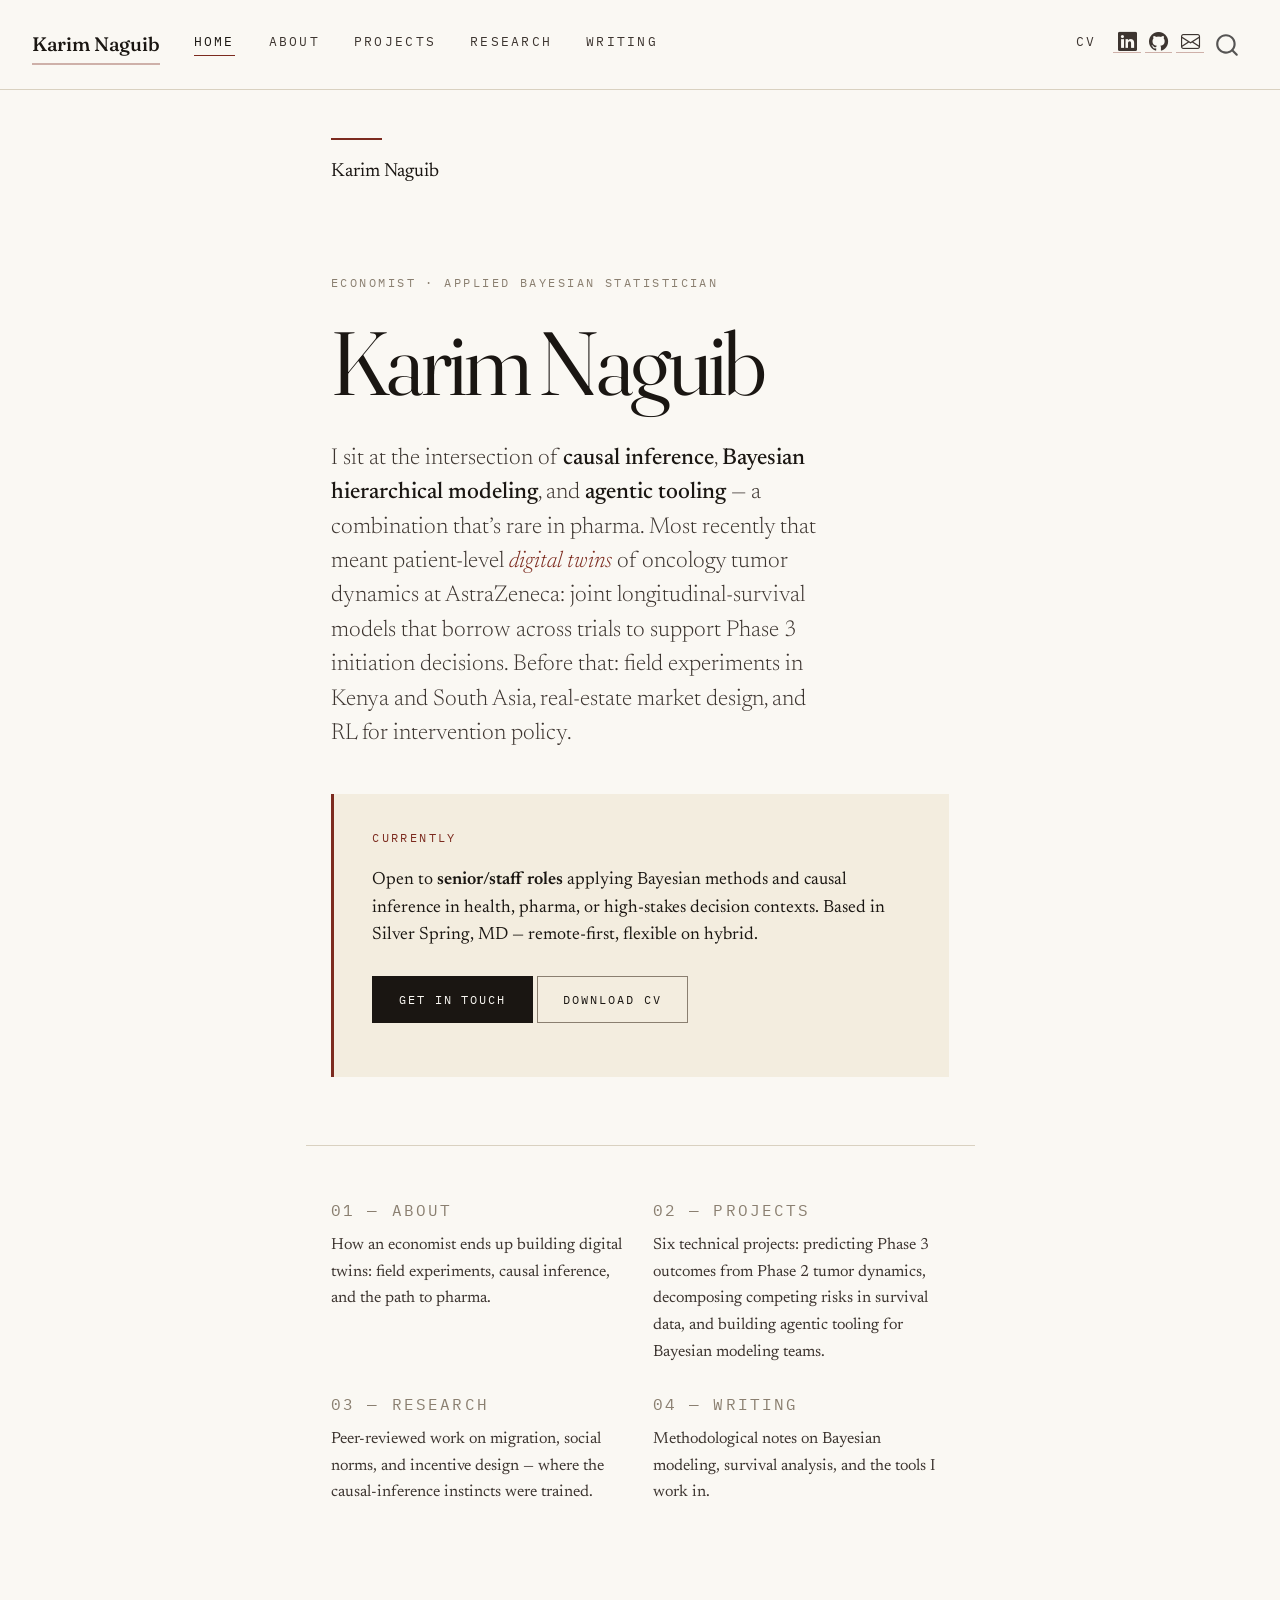
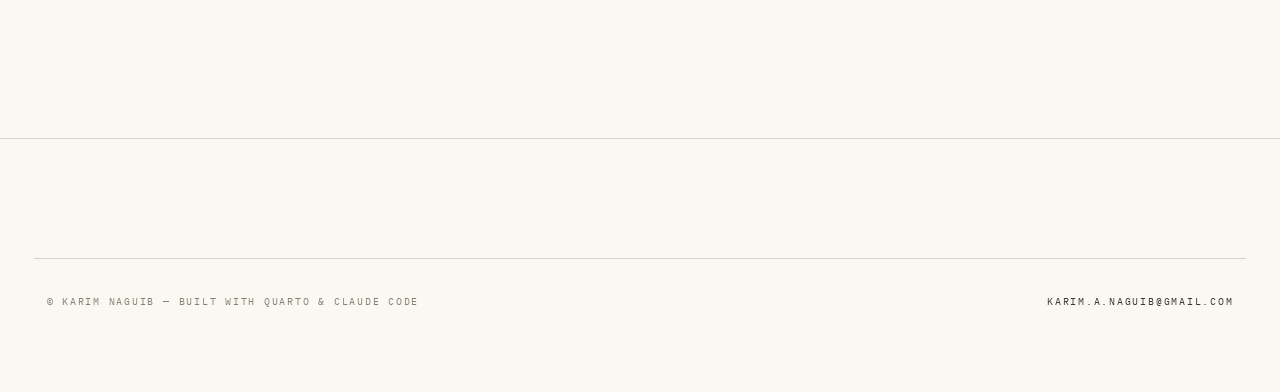
==== docs/index.html @ 7c2fafac "Point site canonical URLs at karimn.co custom domain DNS and the GitHub Pages custom domain were alr" ====
<!DOCTYPE html>
<html xmlns="http://www.w3.org/1999/xhtml" lang="en" xml:lang="en"><head>

<meta charset="utf-8">
<meta name="generator" content="quarto-1.10.18">

<meta name="viewport" content="width=device-width, initial-scale=1.0, user-scalable=yes">

<meta name="author" content="Karim Naguib">
<meta name="description" content="Economist and applied Bayesian statistician. Digital-twin oncology tumor dynamics, most recently at AstraZeneca; prior work in development economics, real-estate market design, and reinforcement learning.">

<title>Karim Naguib</title>
<style>
/* Default styles provided by pandoc.
** See https://pandoc.org/MANUAL.html#variables-for-html for config info.
*/
span.smallcaps{font-variant: small-caps;}
div.columns{display: flex; gap: 1.5em;}
div.column{flex: auto;}
@media screen {
div.columns{gap: min(4vw, 1.5em);}
div.column{overflow-x: auto;}
}
div.hanging-indent{margin-left: 1.5em; text-indent: -1.5em;}
ul.task-list{list-style: none;}
ul.task-list li input[type="checkbox"] {
  width: 0.8em;
  margin: 0 0.8em 0.2em -1em; /* quarto-specific, see https://github.com/quarto-dev/quarto-cli/issues/4556 */ 
  vertical-align: middle;
}
</style>


<script src="site_libs/quarto-nav/quarto-nav.js"></script>
<script src="site_libs/clipboard/clipboard.min.js"></script>
<script src="site_libs/quarto-search/autocomplete.umd.js"></script>
<script src="site_libs/quarto-search/fuse.min.js"></script>
<script src="site_libs/quarto-search/quarto-search.js"></script>
<meta name="quarto:offset" content="./">
<script src="site_libs/quarto-html/quarto.js" type="module"></script>
<script src="site_libs/quarto-html/tabsets/tabsets.js" type="module"></script>
<script src="site_libs/quarto-html/popper.min.js"></script>
<script src="site_libs/quarto-html/tippy.umd.min.js"></script>
<link href="site_libs/quarto-html/tippy.css" rel="stylesheet">
<link href="site_libs/quarto-html/quarto-syntax-highlighting-18541f3eff00accb5677092917291dfc.css" rel="stylesheet" id="quarto-text-highlighting-styles">
<script src="site_libs/bootstrap/bootstrap.min.js"></script>
<link href="site_libs/bootstrap/bootstrap-icons.css" rel="stylesheet">
<link href="site_libs/bootstrap/bootstrap-15110b5557cc9cbaf354ed0943f62b8c.min.css" rel="stylesheet" append-hash="true" id="quarto-bootstrap" data-mode="light">
<script id="quarto-search-options" type="application/json">{
  "location": "navbar",
  "copy-button": false,
  "collapse-after": 3,
  "panel-placement": "end",
  "type": "overlay",
  "limit": 50,
  "keyboard-shortcut": [
    "f",
    "/",
    "s"
  ],
  "show-item-context": false,
  "language": {
    "search-no-results-text": "No results",
    "search-matching-documents-text": "matching documents",
    "search-copy-link-title": "Copy link to search",
    "search-hide-matches-text": "Hide additional matches",
    "search-more-match-text": "more match in this document",
    "search-more-matches-text": "more matches in this document",
    "search-clear-button-title": "Clear",
    "search-text-placeholder": "",
    "search-detached-cancel-button-title": "Cancel",
    "search-submit-button-title": "Submit",
    "search-label": "Search"
  }
}</script>
<script data-goatcounter="https://karimn.goatcounter.com/count" async="" src="//gc.zgo.at/count.js"></script>


<link rel="stylesheet" href="styles.css">
<meta property="og:title" content="Karim Naguib">
<meta property="og:description" content="Economist and applied Bayesian statistician. Digital-twin oncology tumor dynamics, most recently at AstraZeneca; prior work in development economics, real-estate market design, and reinforcement learning.">
<meta property="og:image" content="https://karimn.co/og-image.png">
<meta property="og:site_name" content="Karim Naguib">
<meta property="og:image:height" content="630">
<meta property="og:image:width" content="1200">
</head>

<body class="nav-fixed fullcontent quarto-light">

<div id="quarto-search-results"></div>
  <header id="quarto-header" class="headroom fixed-top">
    <nav class="navbar navbar-expand-lg " data-bs-theme="dark">
      <div class="navbar-container container-fluid">
      <div class="navbar-brand-container mx-auto">
    <a class="navbar-brand" href="./index.html">
    <span class="navbar-title">Karim Naguib</span>
    </a>
  </div>
            <div id="quarto-search" class="" title="Search"></div>
          <button class="navbar-toggler" type="button" data-bs-toggle="collapse" data-bs-target="#navbarCollapse" aria-controls="navbarCollapse" role="menu" aria-expanded="false" aria-label="Toggle navigation" onclick="if (window.quartoToggleHeadroom) { window.quartoToggleHeadroom(); }">
  <span class="navbar-toggler-icon"></span>
</button>
          <div class="collapse navbar-collapse" id="navbarCollapse">
            <ul class="navbar-nav navbar-nav-scroll me-auto">
  <li class="nav-item">
    <a class="nav-link active" href="./index.html" aria-current="page"> 
<span class="menu-text">Home</span></a>
  </li>  
  <li class="nav-item">
    <a class="nav-link" href="./about.html"> 
<span class="menu-text">About</span></a>
  </li>  
  <li class="nav-item">
    <a class="nav-link" href="./projects.html"> 
<span class="menu-text">Projects</span></a>
  </li>  
  <li class="nav-item">
    <a class="nav-link" href="./research.html"> 
<span class="menu-text">Research</span></a>
  </li>  
  <li class="nav-item">
    <a class="nav-link" href="./writing/index.html"> 
<span class="menu-text">Writing</span></a>
  </li>  
</ul>
            <ul class="navbar-nav navbar-nav-scroll ms-auto">
  <li class="nav-item">
    <a class="nav-link" href="./cv.pdf"> 
<span class="menu-text">CV</span></a>
  </li>  
</ul>
          </div> <!-- /navcollapse -->
            <div class="quarto-navbar-tools tools-wide">
    <a href="https://www.linkedin.com/in/karnag" title="" class="quarto-navigation-tool px-1" aria-label=""><i class="bi bi-linkedin"></i></a>
    <a href="https://www.github.com/karimn" title="" class="quarto-navigation-tool px-1" aria-label=""><i class="bi bi-github"></i></a>
    <a href="mailto:karim.a.naguib@gmail.com" title="" class="quarto-navigation-tool px-1" aria-label=""><i class="bi bi-envelope"></i></a>
</div>
      </div> <!-- /container-fluid -->
    </nav>
</header>
<!-- content -->
<div id="quarto-content" class="quarto-container page-columns page-rows-contents page-layout-article page-navbar">
<!-- sidebar -->
<!-- margin-sidebar -->
    
<!-- main -->
<main class="content" id="quarto-document-content"><header id="title-block-header" class="quarto-title-block"></header>

<header id="title-block-header">

<p class="author">Karim Naguib</p>

</header>


<script type="application/ld+json">
{
  "@context": "https://schema.org",
  "@type": "Person",
  "name": "Karim Naguib",
  "url": "https://karimn.co",
  "email": "mailto:karim.a.naguib@gmail.com",
  "jobTitle": "Independent Researcher / Consultant",
  "description": "Economist and applied Bayesian statistician specializing in hierarchical models for longitudinal and survival data. Most recently built patient-level digital-twin models of oncology tumor dynamics at AstraZeneca. Open to senior/staff roles applying Bayesian methods and causal inference in health, pharma, or high-stakes decision contexts.",
  "address": {
    "@type": "PostalAddress",
    "addressLocality": "Silver Spring",
    "addressRegion": "MD",
    "addressCountry": "US"
  },
  "workLocation": {
    "@type": "Place",
    "name": "Remote-first; open to hybrid"
  },
  "seeks": {
    "@type": "JobPosting",
    "title": "Senior / Staff Data Scientist or Biostatistician",
    "description": "Applying Bayesian methods and causal inference in health, pharma, biotech, or high-stakes decision contexts."
  },
  "alumniOf": [
    {
      "@type": "Organization",
      "name": "AstraZeneca",
      "description": "Senior Data Scientist, 2023–2026"
    },
    {
      "@type": "CollegeOrUniversity",
      "name": "Boston University",
      "description": "Ph.D. in Economics, 2014"
    },
    {
      "@type": "CollegeOrUniversity",
      "name": "The American University in Cairo",
      "description": "B.S. in Computer Science (Minor: Mathematics), 1999"
    }
  ],
  "knowsAbout": [
    "Bayesian hierarchical modeling",
    "State-space and longitudinal models",
    "Multistate survival analysis and competing risks",
    "Joint longitudinal-survival (digital twin) models",
    "Cross-validation and predictive assessment (LFO-CV, PSIS-LOO)",
    "MCMC diagnostics and prior sensitivity",
    "Causal inference and randomized experiment design",
    "Gaussian processes",
    "Deep reinforcement learning",
    "Reinforcement learning for intervention policy",
    "Oncology clinical trial analytics",
    "Drug development",
    "Real-world evidence integration",
    "Pharmaceutical statistics",
    "Development economics",
    "Health economics",
    "Experimental economics",
    "Field experiments",
    "Stan",
    "R",
    "Julia",
    "Agentic workflows for statistical modeling"
  ],
  "sameAs": [
    "https://github.com/karimn",
    "https://www.linkedin.com/in/karnag"
  ]
}
</script>
<div class="masthead">
<div class="masthead-eyebrow">
<p>Economist · Applied Bayesian Statistician</p>
</div>
<section id="karim-naguib" class="level1">
<h1>Karim Naguib</h1>
<div class="masthead-lede">
<p>I sit at the intersection of <strong>causal inference</strong>, <strong>Bayesian hierarchical modeling</strong>, and <strong>agentic tooling</strong> — a combination that’s rare in pharma. Most recently that meant patient-level <em>digital twins</em> of oncology tumor dynamics at AstraZeneca: joint longitudinal-survival models that borrow across trials to support Phase 3 initiation decisions. Before that: field experiments in Kenya and South Asia, real-estate market design, and RL for intervention policy.</p>
</div>
<div class="availability">
<div class="availability-label">
<p>Currently</p>
</div>
<div class="availability-text">
<p>Open to <strong>senior/staff roles</strong> applying Bayesian methods and causal inference in health, pharma, or high-stakes decision contexts. Based in Silver Spring, MD — remote-first, flexible on hybrid.</p>
</div>
<div class="availability-cta">
<p><a href="mailto:karim.a.naguib@gmail.com" class="btn">Get in touch</a> <a href="cv.pdf" class="btn btn-ghost">Download CV</a></p>
</div>
</div>
</section>
</div>
<div class="signposts">
<div class="signpost">
<div class="signpost-label">
<p><a href="./about.html">01 — About</a></p>
</div>
<p>How an economist ends up building digital twins: field experiments, causal inference, and the path to pharma.</p>
</div>
<div class="signpost">
<div class="signpost-label">
<p><a href="./projects.html">02 — Projects</a></p>
</div>
<p>Six technical projects: predicting Phase 3 outcomes from Phase 2 tumor dynamics, decomposing competing risks in survival data, and building agentic tooling for Bayesian modeling teams.</p>
</div>
<div class="signpost">
<div class="signpost-label">
<p><a href="./research.html">03 — Research</a></p>
</div>
<p>Peer-reviewed work on migration, social norms, and incentive design — where the causal-inference instincts were trained.</p>
</div>
<div class="signpost">
<div class="signpost-label">
<p><a href="./writing/index.html">04 — Writing</a></p>
</div>
<p>Methodological notes on Bayesian modeling, survival analysis, and the tools I work in.</p>
</div>
</div>



</main> <!-- /main -->
<script id="quarto-html-after-body" type="application/javascript">
  window.document.addEventListener("DOMContentLoaded", function (event) {
    const isCodeAnnotation = (el) => {
      for (const clz of el.classList) {
        if (clz.startsWith('code-annotation-')) {                     
          return true;
        }
      }
      return false;
    }
    const onCopySuccess = function(e) {
      // button target
      const button = e.trigger;
      // don't keep focus
      button.blur();
      // flash "checked"
      button.classList.add('code-copy-button-checked');
      var currentTitle = button.getAttribute("title");
      button.setAttribute("title", "Copied!");
      let tooltip;
      if (window.bootstrap) {
        button.setAttribute("data-bs-toggle", "tooltip");
        button.setAttribute("data-bs-placement", "left");
        button.setAttribute("data-bs-title", "Copied!");
        tooltip = new bootstrap.Tooltip(button, 
          { trigger: "manual", 
            customClass: "code-copy-button-tooltip",
            offset: [0, -8]});
        tooltip.show();    
      }
      setTimeout(function() {
        if (tooltip) {
          tooltip.hide();
          button.removeAttribute("data-bs-title");
          button.removeAttribute("data-bs-toggle");
          button.removeAttribute("data-bs-placement");
        }
        button.setAttribute("title", currentTitle);
        button.classList.remove('code-copy-button-checked');
      }, 1000);
      // clear code selection
      e.clearSelection();
    }
    const getTextToCopy = function(trigger) {
      const outerScaffold = trigger.parentElement.cloneNode(true);
      const codeEl = outerScaffold.querySelector('code');
      for (const childEl of codeEl.children) {
        if (isCodeAnnotation(childEl)) {
          childEl.remove();
        }
      }
      return codeEl.innerText;
    }
    const clipboard = new window.ClipboardJS('.code-copy-button:not([data-in-quarto-modal])', {
      text: getTextToCopy
    });
    clipboard.on('success', onCopySuccess);
    if (window.document.getElementById('quarto-embedded-source-code-modal')) {
      const clipboardModal = new window.ClipboardJS('.code-copy-button[data-in-quarto-modal]', {
        text: getTextToCopy,
        container: window.document.getElementById('quarto-embedded-source-code-modal')
      });
      clipboardModal.on('success', onCopySuccess);
    }
      var localhostRegex = new RegExp(/^(?:http|https):\/\/localhost\:?[0-9]*\//);
      var mailtoRegex = new RegExp(/^mailto:/);
        var filterRegex = new RegExp("https:\/\/karimn\.co");
      var isInternal = (href) => {
          return filterRegex.test(href) || localhostRegex.test(href) || mailtoRegex.test(href);
      }
      // Inspect non-navigation links and adorn them if external
     var links = window.document.querySelectorAll('a[href]:not(.nav-link):not(.navbar-brand):not(.toc-action):not(.sidebar-link):not(.sidebar-item-toggle):not(.pagination-link):not(.no-external):not([aria-hidden]):not(.dropdown-item):not(.quarto-navigation-tool):not(.about-link)');
      for (var i=0; i<links.length; i++) {
        const link = links[i];
        if (!isInternal(link.href)) {
          // undo the damage that might have been done by quarto-nav.js in the case of
          // links that we want to consider external
          if (link.dataset.originalHref !== undefined) {
            link.href = link.dataset.originalHref;
          }
        }
      }
    function tippyHover(el, contentFn, onTriggerFn, onUntriggerFn) {
      const config = {
        allowHTML: true,
        maxWidth: 500,
        delay: 100,
        arrow: false,
        appendTo: function(el) {
            return el.parentElement;
        },
        interactive: true,
        interactiveBorder: 10,
        theme: 'quarto',
        placement: 'bottom-start',
      };
      if (contentFn) {
        config.content = contentFn;
      }
      if (onTriggerFn) {
        config.onTrigger = onTriggerFn;
      }
      if (onUntriggerFn) {
        config.onUntrigger = onUntriggerFn;
      }
      window.tippy(el, config); 
    }
    const noterefs = window.document.querySelectorAll('a[role="doc-noteref"]');
    for (var i=0; i<noterefs.length; i++) {
      const ref = noterefs[i];
      tippyHover(ref, function() {
        // use id or data attribute instead here
        let href = ref.getAttribute('data-footnote-href') || ref.getAttribute('href');
        try { href = new URL(href).hash; } catch {}
        const id = href.replace(/^#\/?/, "");
        const note = window.document.getElementById(id);
        if (note) {
          return note.innerHTML;
        } else {
          return "";
        }
      });
    }
    const xrefs = window.document.querySelectorAll('a.quarto-xref');
    const processXRef = (id, note) => {
      // Strip column container classes
      const stripColumnClz = (el) => {
        el.classList.remove("page-full", "page-columns");
        if (el.children) {
          for (const child of el.children) {
            stripColumnClz(child);
          }
        }
      }
      stripColumnClz(note)
      if (id === null || id.startsWith('sec-')) {
        // Special case sections, only their first couple elements
        const container = document.createElement("div");
        if (note.children && note.children.length > 2) {
          container.appendChild(note.children[0].cloneNode(true));
          for (let i = 1; i < note.children.length; i++) {
            const child = note.children[i];
            if (child.tagName === "P" && child.innerText === "") {
              continue;
            } else {
              container.appendChild(child.cloneNode(true));
              break;
            }
          }
          if (window.Quarto?.typesetMath) {
            window.Quarto.typesetMath(container);
          }
          return container.innerHTML
        } else {
          if (window.Quarto?.typesetMath) {
            window.Quarto.typesetMath(note);
          }
          return note.innerHTML;
        }
      } else {
        // Remove any anchor links if they are present
        const anchorLink = note.querySelector('a.anchorjs-link');
        if (anchorLink) {
          anchorLink.remove();
        }
        if (window.Quarto?.typesetMath) {
          window.Quarto.typesetMath(note);
        }
        if (note.classList.contains("callout")) {
          return note.outerHTML;
        } else {
          return note.innerHTML;
        }
      }
    }
    for (var i=0; i<xrefs.length; i++) {
      const xref = xrefs[i];
      tippyHover(xref, undefined, function(instance) {
        instance.disable();
        let url = xref.getAttribute('href');
        let hash = undefined; 
        if (url.startsWith('#')) {
          hash = url;
        } else {
          try { hash = new URL(url).hash; } catch {}
        }
        if (hash) {
          const id = hash.replace(/^#\/?/, "");
          const note = window.document.getElementById(id);
          if (note !== null) {
            try {
              const html = processXRef(id, note.cloneNode(true));
              instance.setContent(html);
            } finally {
              instance.enable();
              instance.show();
            }
          } else {
            // See if we can fetch this
            fetch(url.split('#')[0])
            .then(res => res.text())
            .then(html => {
              const parser = new DOMParser();
              const htmlDoc = parser.parseFromString(html, "text/html");
              const note = htmlDoc.getElementById(id);
              if (note !== null) {
                const html = processXRef(id, note);
                instance.setContent(html);
              } 
            }).finally(() => {
              instance.enable();
              instance.show();
            });
          }
        } else {
          // See if we can fetch a full url (with no hash to target)
          // This is a special case and we should probably do some content thinning / targeting
          fetch(url)
          .then(res => res.text())
          .then(html => {
            const parser = new DOMParser();
            const htmlDoc = parser.parseFromString(html, "text/html");
            const note = htmlDoc.querySelector('main.content');
            if (note !== null) {
              // This should only happen for chapter cross references
              // (since there is no id in the URL)
              // remove the first header
              if (note.children.length > 0 && note.children[0].tagName === "HEADER") {
                note.children[0].remove();
              }
              const html = processXRef(null, note);
              instance.setContent(html);
            } 
          }).finally(() => {
            instance.enable();
            instance.show();
          });
        }
      }, function(instance) {
      });
    }
        let selectedAnnoteEl;
        const selectorForAnnotation = ( cell, annotation) => {
          let cellAttr = 'data-code-cell="' + cell + '"';
          let lineAttr = 'data-code-annotation="' +  annotation + '"';
          const selector = 'span[' + cellAttr + '][' + lineAttr + ']';
          return selector;
        }
        const selectCodeLines = (annoteEl) => {
          const doc = window.document;
          const targetCell = annoteEl.getAttribute("data-target-cell");
          const targetAnnotation = annoteEl.getAttribute("data-target-annotation");
          const annoteSpan = window.document.querySelector(selectorForAnnotation(targetCell, targetAnnotation));
          const lines = annoteSpan.getAttribute("data-code-lines").split(",");
          const lineIds = lines.map((line) => {
            return targetCell + "-" + line;
          })
          let top = null;
          let height = null;
          let parent = null;
          if (lineIds.length > 0) {
              //compute the position of the single el (top and bottom and make a div)
              const el = window.document.getElementById(lineIds[0]);
              top = el.offsetTop;
              height = el.offsetHeight;
              parent = el.parentElement.parentElement;
            if (lineIds.length > 1) {
              const lastEl = window.document.getElementById(lineIds[lineIds.length - 1]);
              const bottom = lastEl.offsetTop + lastEl.offsetHeight;
              height = bottom - top;
            }
            if (top !== null && height !== null && parent !== null) {
              // cook up a div (if necessary) and position it 
              let div = window.document.getElementById("code-annotation-line-highlight");
              if (div === null) {
                div = window.document.createElement("div");
                div.setAttribute("id", "code-annotation-line-highlight");
                div.style.position = 'absolute';
                parent.appendChild(div);
              }
              div.style.top = top - 2 + "px";
              div.style.height = height + 4 + "px";
              div.style.left = 0;
              let gutterDiv = window.document.getElementById("code-annotation-line-highlight-gutter");
              if (gutterDiv === null) {
                gutterDiv = window.document.createElement("div");
                gutterDiv.setAttribute("id", "code-annotation-line-highlight-gutter");
                gutterDiv.style.position = 'absolute';
                const codeCell = window.document.getElementById(targetCell);
                const gutter = codeCell.querySelector('.code-annotation-gutter');
                gutter.appendChild(gutterDiv);
              }
              gutterDiv.style.top = top - 2 + "px";
              gutterDiv.style.height = height + 4 + "px";
            }
            selectedAnnoteEl = annoteEl;
          }
        };
        const unselectCodeLines = () => {
          const elementsIds = ["code-annotation-line-highlight", "code-annotation-line-highlight-gutter"];
          elementsIds.forEach((elId) => {
            const div = window.document.getElementById(elId);
            if (div) {
              div.remove();
            }
          });
          selectedAnnoteEl = undefined;
        };
          // Handle positioning of the toggle
      window.addEventListener(
        "resize",
        throttle(() => {
          elRect = undefined;
          if (selectedAnnoteEl) {
            selectCodeLines(selectedAnnoteEl);
          }
        }, 10)
      );
      function throttle(fn, ms) {
      let throttle = false;
      let timer;
        return (...args) => {
          if(!throttle) { // first call gets through
              fn.apply(this, args);
              throttle = true;
          } else { // all the others get throttled
              if(timer) clearTimeout(timer); // cancel #2
              timer = setTimeout(() => {
                fn.apply(this, args);
                timer = throttle = false;
              }, ms);
          }
        };
      }
        // Attach click handler to the DT
        const annoteDls = window.document.querySelectorAll('dt[data-target-cell]');
        for (const annoteDlNode of annoteDls) {
          annoteDlNode.addEventListener('click', (event) => {
            const clickedEl = event.target;
            if (clickedEl !== selectedAnnoteEl) {
              unselectCodeLines();
              const activeEl = window.document.querySelector('dt[data-target-cell].code-annotation-active');
              if (activeEl) {
                activeEl.classList.remove('code-annotation-active');
              }
              selectCodeLines(clickedEl);
              clickedEl.classList.add('code-annotation-active');
            } else {
              // Unselect the line
              unselectCodeLines();
              clickedEl.classList.remove('code-annotation-active');
            }
          });
        }
    const findCites = (el) => {
      const parentEl = el.parentElement;
      if (parentEl) {
        const cites = parentEl.dataset.cites;
        if (cites) {
          return {
            el,
            cites: cites.split(' ')
          };
        } else {
          return findCites(el.parentElement)
        }
      } else {
        return undefined;
      }
    };
    var bibliorefs = window.document.querySelectorAll('a[role="doc-biblioref"]');
    for (var i=0; i<bibliorefs.length; i++) {
      const ref = bibliorefs[i];
      const citeInfo = findCites(ref);
      if (citeInfo) {
        tippyHover(citeInfo.el, function() {
          var popup = window.document.createElement('div');
          citeInfo.cites.forEach(function(cite) {
            var citeDiv = window.document.createElement('div');
            citeDiv.classList.add('hanging-indent');
            citeDiv.classList.add('csl-entry');
            var biblioDiv = window.document.getElementById('ref-' + cite);
            if (biblioDiv) {
              citeDiv.innerHTML = biblioDiv.innerHTML;
            }
            popup.appendChild(citeDiv);
          });
          return popup.innerHTML;
        });
      }
    }
  });
  </script>
</div> <!-- /content -->
<footer class="footer">
  <div class="nav-footer">
    <div class="nav-footer-left">
<p>© Karim Naguib — Built with Quarto &amp; Claude Code</p>
</div>   
    <div class="nav-footer-center">
      &nbsp;
    </div>
    <div class="nav-footer-right">
<p><a href="mailto:karim.a.naguib@gmail.com">karim.a.naguib@gmail.com</a></p>
</div>
  </div>
</footer>




</body></html>
---- docs/site_libs/quarto-html/tippy.css ----
.tippy-box[data-animation=fade][data-state=hidden]{opacity:0}[data-tippy-root]{max-width:calc(100vw - 10px)}.tippy-box{position:relative;background-color:#333;color:#fff;border-radius:4px;font-size:14px;line-height:1.4;white-space:normal;outline:0;transition-property:transform,visibility,opacity}.tippy-box[data-placement^=top]>.tippy-arrow{bottom:0}.tippy-box[data-placement^=top]>.tippy-arrow:before{bottom:-7px;left:0;border-width:8px 8px 0;border-top-color:initial;transform-origin:center top}.tippy-box[data-placement^=bottom]>.tippy-arrow{top:0}.tippy-box[data-placement^=bottom]>.tippy-arrow:before{top:-7px;left:0;border-width:0 8px 8px;border-bottom-color:initial;transform-origin:center bottom}.tippy-box[data-placement^=left]>.tippy-arrow{right:0}.tippy-box[data-placement^=left]>.tippy-arrow:before{border-width:8px 0 8px 8px;border-left-color:initial;right:-7px;transform-origin:center left}.tippy-box[data-placement^=right]>.tippy-arrow{left:0}.tippy-box[data-placement^=right]>.tippy-arrow:before{left:-7px;border-width:8px 8px 8px 0;border-right-color:initial;transform-origin:center right}.tippy-box[data-inertia][data-state=visible]{transition-timing-function:cubic-bezier(.54,1.5,.38,1.11)}.tippy-arrow{width:16px;height:16px;color:#333}.tippy-arrow:before{content:"";position:absolute;border-color:transparent;border-style:solid}.tippy-content{position:relative;padding:5px 9px;z-index:1}
---- docs/site_libs/quarto-html/quarto-syntax-highlighting-18541f3eff00accb5677092917291dfc.css ----
/* quarto syntax highlight colors */
:root {
  --quarto-hl-ot-color: #003B4F;
  --quarto-hl-at-color: #657422;
  --quarto-hl-ss-color: #20794D;
  --quarto-hl-an-color: #5E5E5E;
  --quarto-hl-fu-color: #4758AB;
  --quarto-hl-st-color: #20794D;
  --quarto-hl-cf-color: #003B4F;
  --quarto-hl-op-color: #5E5E5E;
  --quarto-hl-er-color: #AD0000;
  --quarto-hl-bn-color: #AD0000;
  --quarto-hl-al-color: #AD0000;
  --quarto-hl-va-color: #111111;
  --quarto-hl-bu-color: inherit;
  --quarto-hl-ex-color: inherit;
  --quarto-hl-pp-color: #AD0000;
  --quarto-hl-in-color: #5E5E5E;
  --quarto-hl-vs-color: #20794D;
  --quarto-hl-wa-color: #5E5E5E;
  --quarto-hl-do-color: #5E5E5E;
  --quarto-hl-im-color: #00769E;
  --quarto-hl-ch-color: #20794D;
  --quarto-hl-dt-color: #AD0000;
  --quarto-hl-fl-color: #AD0000;
  --quarto-hl-co-color: #5E5E5E;
  --quarto-hl-cv-color: #5E5E5E;
  --quarto-hl-cn-color: #8f5902;
  --quarto-hl-sc-color: #5E5E5E;
  --quarto-hl-dv-color: #AD0000;
  --quarto-hl-kw-color: #003B4F;
}

/* other quarto variables */
:root {
  --quarto-font-monospace: "IBM Plex Mono", "SF Mono", Menlo, monospace;
}

/* syntax highlight based on Pandoc's rules */
pre > code.sourceCode > span {
  color: #003B4F;
}

code.sourceCode > span {
  color: #003B4F;
}

div.sourceCode,
div.sourceCode pre.sourceCode {
  color: #003B4F;
}

/* Normal */
code span {
  color: #003B4F;
}

/* Alert */
code span.al {
  color: #AD0000;
  font-style: inherit;
}

/* Annotation */
code span.an {
  color: #5E5E5E;
  font-style: inherit;
}

/* Attribute */
code span.at {
  color: #657422;
  font-style: inherit;
}

/* BaseN */
code span.bn {
  color: #AD0000;
  font-style: inherit;
}

/* BuiltIn */
code span.bu {
  font-style: inherit;
}

/* ControlFlow */
code span.cf {
  color: #003B4F;
  font-weight: bold;
  font-style: inherit;
}

/* Char */
code span.ch {
  color: #20794D;
  font-style: inherit;
}

/* Constant */
code span.cn {
  color: #8f5902;
  font-style: inherit;
}

/* Comment */
code span.co {
  color: #5E5E5E;
  font-style: inherit;
}

/* CommentVar */
code span.cv {
  color: #5E5E5E;
  font-style: italic;
}

/* Documentation */
code span.do {
  color: #5E5E5E;
  font-style: italic;
}

/* DataType */
code span.dt {
  color: #AD0000;
  font-style: inherit;
}

/* DecVal */
code span.dv {
  color: #AD0000;
  font-style: inherit;
}

/* Error */
code span.er {
  color: #AD0000;
  font-style: inherit;
}

/* Extension */
code span.ex {
  font-style: inherit;
}

/* Float */
code span.fl {
  color: #AD0000;
  font-style: inherit;
}

/* Function */
code span.fu {
  color: #4758AB;
  font-style: inherit;
}

/* Import */
code span.im {
  color: #00769E;
  font-style: inherit;
}

/* Information */
code span.in {
  color: #5E5E5E;
  font-style: inherit;
}

/* Keyword */
code span.kw {
  color: #003B4F;
  font-weight: bold;
  font-style: inherit;
}

/* Operator */
code span.op {
  color: #5E5E5E;
  font-style: inherit;
}

/* Other */
code span.ot {
  color: #003B4F;
  font-style: inherit;
}

/* Preprocessor */
code span.pp {
  color: #AD0000;
  font-style: inherit;
}

/* SpecialChar */
code span.sc {
  color: #5E5E5E;
  font-style: inherit;
}

/* SpecialString */
code span.ss {
  color: #20794D;
  font-style: inherit;
}

/* String */
code span.st {
  color: #20794D;
  font-style: inherit;
}

/* Variable */
code span.va {
  color: #111111;
  font-style: inherit;
}

/* VerbatimString */
code span.vs {
  color: #20794D;
  font-style: inherit;
}

/* Warning */
code span.wa {
  color: #5E5E5E;
  font-style: italic;
}

.prevent-inlining {
  content: "</";
}

/*# sourceMappingURL=d7366c7dee8dccfeb5cf13672b3d1ffd.css.map */
---- docs/styles.css ----
/* css styles */

/* Figures produced by Quarto's `julia` engine are emitted as bare <img> tags
   carrying only `.figure-img` — unlike the knitr engine's, they do not get
   Bootstrap's `.img-fluid`, and a chunk's `out-width` option produces no width
   style on them. A figure rendered at fig-width 10in therefore lands at its
   natural pixel size and pushes the page wider than the measure, so the whole
   article scrolls sideways.

   Constrained here rather than per-post: any future Julia-engine figure would
   hit the same thing. `height: auto` keeps the aspect ratio once width is
   capped. */
figure img,
.figure-img,
.quarto-figure img {
  max-width: 100%;
  height: auto;
}

/* Wide figures (multi-panel grids) that need more room than the reading
   measure, without using Quarto's `column: page` chunk option.

   `column: page` was tried first and rejected: a single use of it switches the
   WHOLE page into Quarto's `page-columns` CSS grid, which reserves a margin
   track on each side. With `toc: true` the right track takes the TOC and the
   left one is simply left empty, and the body-content track ends up NARROWER
   than the ordinary centred article — so the prose got tighter and a dead
   left margin appeared, to widen three figures.

   This stays out of that grid entirely. The block is centred on the text
   column and allowed to overhang it symmetrically, capped so it never causes
   a horizontal scrollbar (100vw would, once a vertical scrollbar is present —
   hence 96vw). */
.wide-figure {
  width: min(1180px, 94vw);
  margin-left: 50%;
  transform: translateX(-50%);
}

.wide-figure figure {
  margin-left: 0;
  margin-right: 0;
}

/* Below the breakpoint there is no spare room to overhang into, so collapse
   the break-out rather than letting it fight the viewport. */
@media (max-width: 768px) {
  .wide-figure {
    width: 100%;
    margin-left: 0;
    transform: none;
  }
}
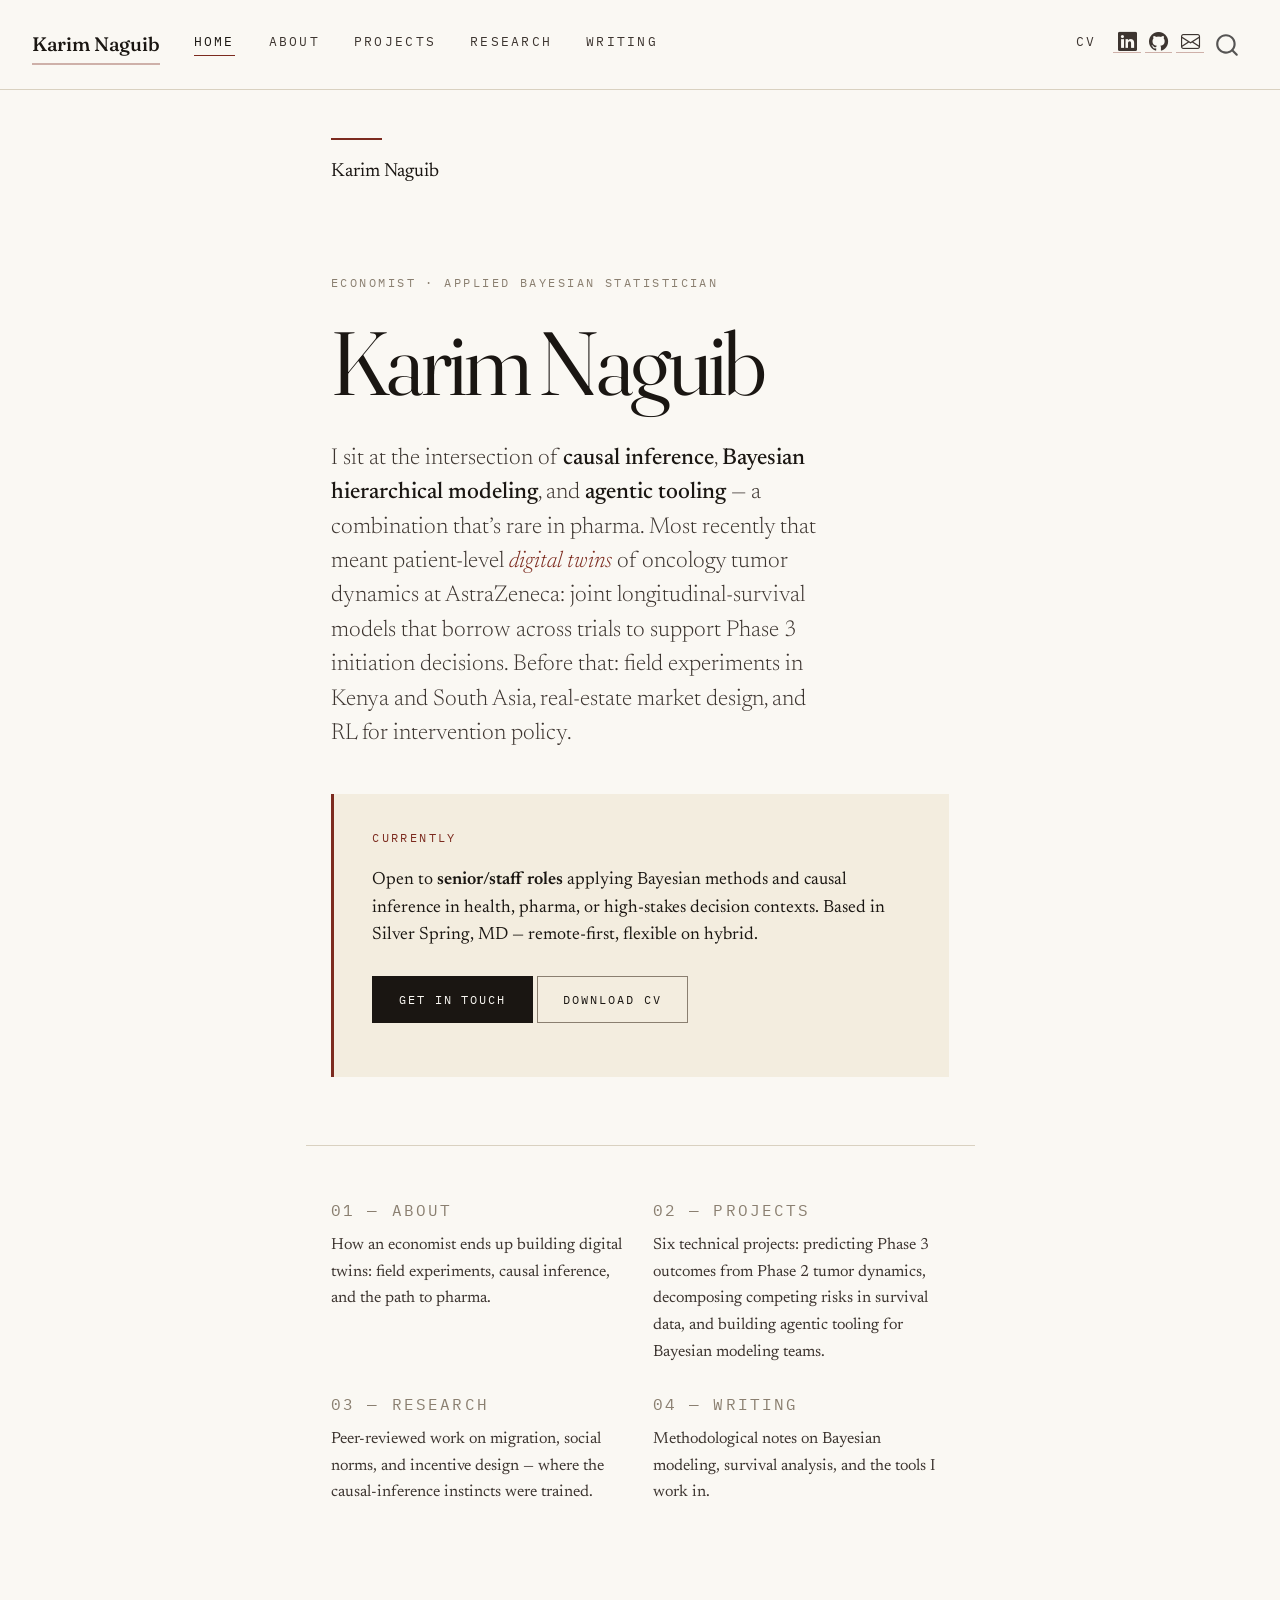
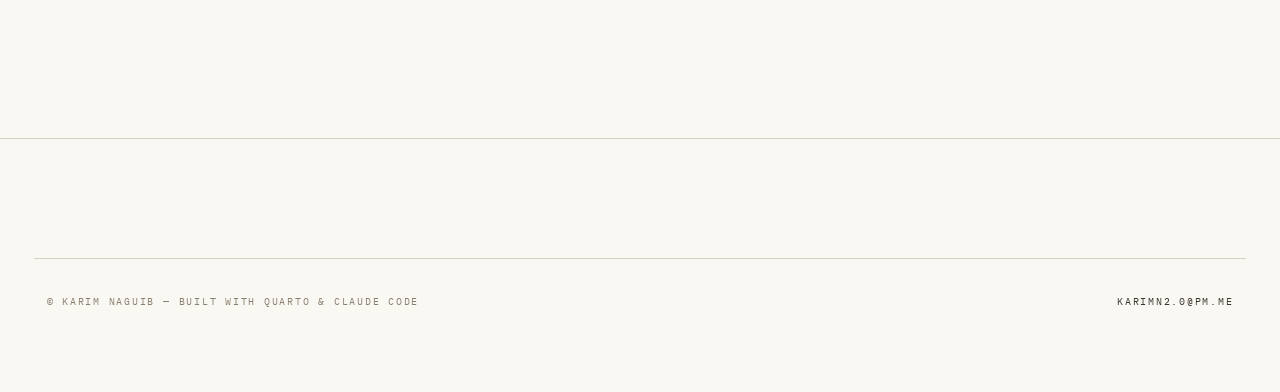
==== commit 9f849457: "Merge origin/main and keep CNAME alive across quarto render Resolved conflicts between the karimn.co" ====
--- a/docs/index.html
+++ b/docs/index.html
@@ -133,7 +133,7 @@
             <div class="quarto-navbar-tools tools-wide">
     <a href="https://www.linkedin.com/in/karnag" title="" class="quarto-navigation-tool px-1" aria-label=""><i class="bi bi-linkedin"></i></a>
     <a href="https://www.github.com/karimn" title="" class="quarto-navigation-tool px-1" aria-label=""><i class="bi bi-github"></i></a>
-    <a href="mailto:karim.a.naguib@gmail.com" title="" class="quarto-navigation-tool px-1" aria-label=""><i class="bi bi-envelope"></i></a>
+    <a href="mailto:karimn2.0@pm.me" title="" class="quarto-navigation-tool px-1" aria-label=""><i class="bi bi-envelope"></i></a>
 </div>
       </div> <!-- /container-fluid -->
     </nav>
@@ -159,7 +159,7 @@
   "@type": "Person",
   "name": "Karim Naguib",
   "url": "https://karimn.co",
-  "email": "mailto:karim.a.naguib@gmail.com",
+  "email": "mailto:karimn2.0@pm.me",
   "jobTitle": "Independent Researcher / Consultant",
   "description": "Economist and applied Bayesian statistician specializing in hierarchical models for longitudinal and survival data. Most recently built patient-level digital-twin models of oncology tumor dynamics at AstraZeneca. Open to senior/staff roles applying Bayesian methods and causal inference in health, pharma, or high-stakes decision contexts.",
   "address": {
@@ -241,7 +241,7 @@
 <p>Open to <strong>senior/staff roles</strong> applying Bayesian methods and causal inference in health, pharma, or high-stakes decision contexts. Based in Silver Spring, MD — remote-first, flexible on hybrid.</p>
 </div>
 <div class="availability-cta">
-<p><a href="mailto:karim.a.naguib@gmail.com" class="btn">Get in touch</a> <a href="cv.pdf" class="btn btn-ghost">Download CV</a></p>
+<p><a href="mailto:karimn2.0@pm.me" class="btn">Get in touch</a> <a href="cv.pdf" class="btn btn-ghost">Download CV</a></p>
 </div>
 </div>
 </section>
@@ -679,7 +679,7 @@
       &nbsp;
     </div>
     <div class="nav-footer-right">
-<p><a href="mailto:karim.a.naguib@gmail.com">karim.a.naguib@gmail.com</a></p>
+<p><a href="mailto:karimn2.0@pm.me">karimn2.0@pm.me</a></p>
 </div>
   </div>
 </footer>
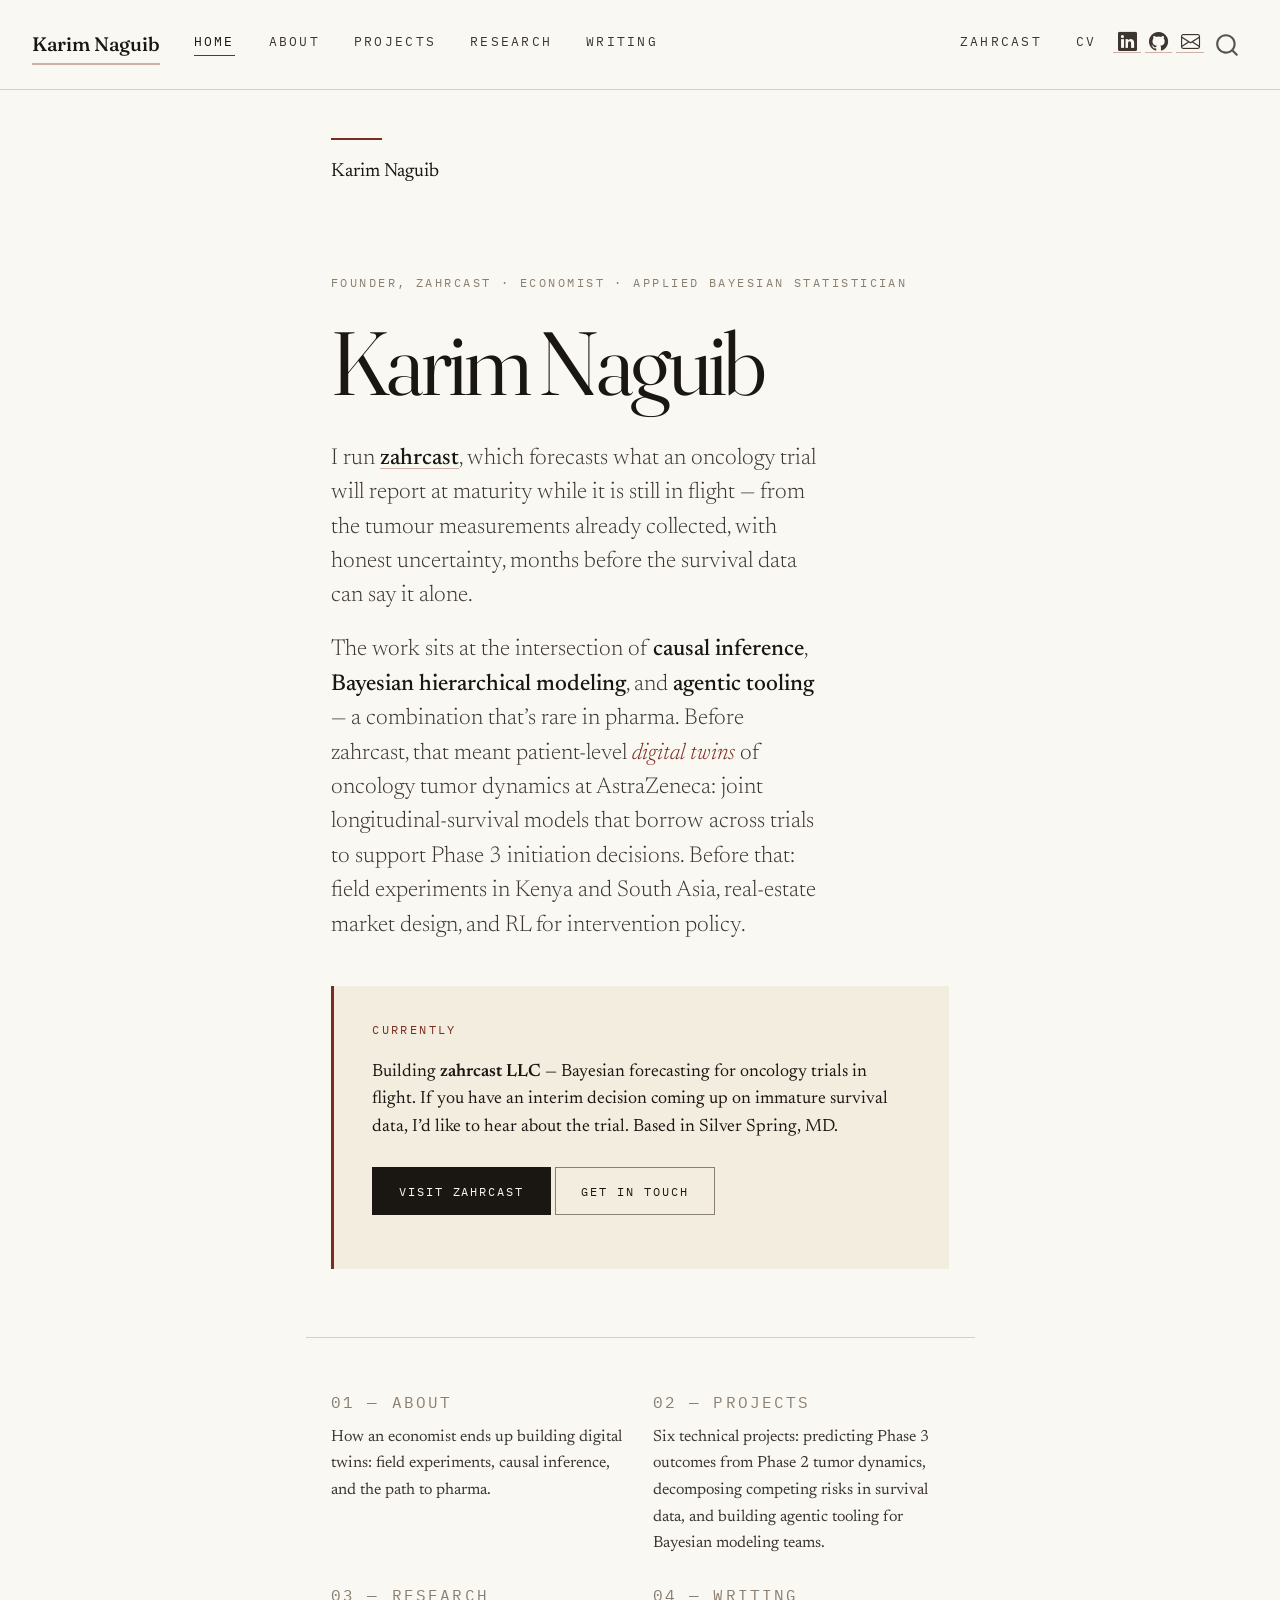
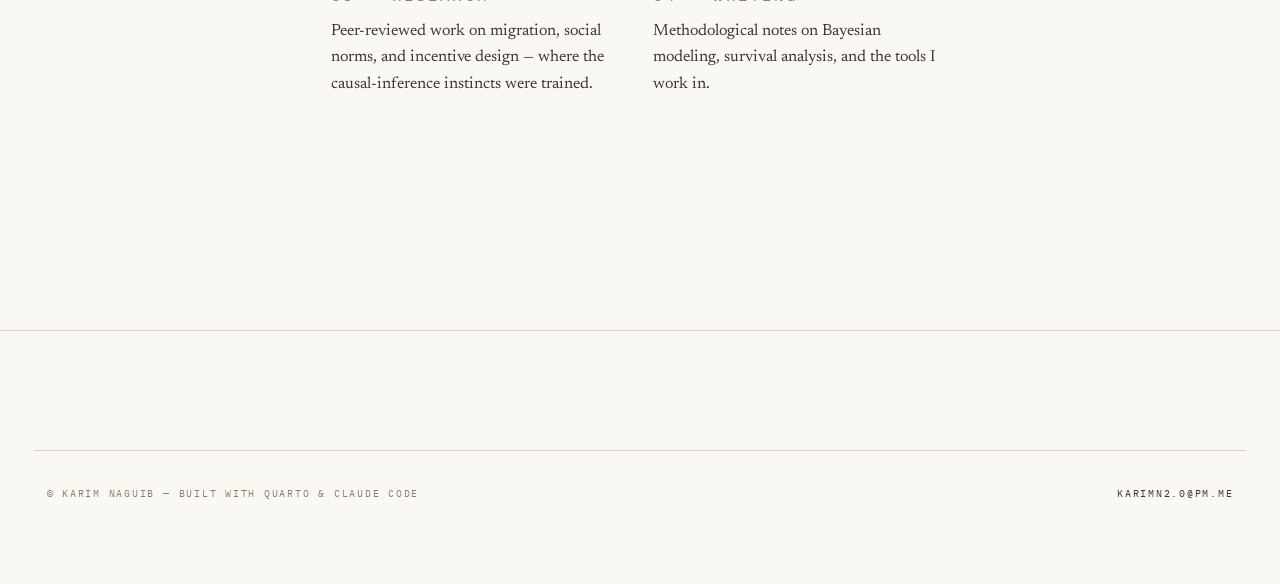
==== commit 412abe48: "Reposition site around zahrcast instead of job-seeking Karim now runs zahrcast LLC (Bayesian forecas" ====
--- a/docs/index.html
+++ b/docs/index.html
@@ -7,7 +7,7 @@
 <meta name="viewport" content="width=device-width, initial-scale=1.0, user-scalable=yes">
 
 <meta name="author" content="Karim Naguib">
-<meta name="description" content="Economist and applied Bayesian statistician. Digital-twin oncology tumor dynamics, most recently at AstraZeneca; prior work in development economics, real-estate market design, and reinforcement learning.">
+<meta name="description" content="Founder of zahrcast — Bayesian forecasting for oncology trials in flight. Economist and applied Bayesian statistician; previously built digital-twin models of oncology tumor dynamics at AstraZeneca; earlier work in development economics, real-estate market design, and reinforcement learning.">
 
 <title>Karim Naguib</title>
 <style>
@@ -45,7 +45,7 @@
 <link href="site_libs/quarto-html/quarto-syntax-highlighting-18541f3eff00accb5677092917291dfc.css" rel="stylesheet" id="quarto-text-highlighting-styles">
 <script src="site_libs/bootstrap/bootstrap.min.js"></script>
 <link href="site_libs/bootstrap/bootstrap-icons.css" rel="stylesheet">
-<link href="site_libs/bootstrap/bootstrap-15110b5557cc9cbaf354ed0943f62b8c.min.css" rel="stylesheet" append-hash="true" id="quarto-bootstrap" data-mode="light">
+<link href="site_libs/bootstrap/bootstrap-c601aa3359de7b6fbf7f2604d4eafb6c.min.css" rel="stylesheet" append-hash="true" id="quarto-bootstrap" data-mode="light">
 <script id="quarto-search-options" type="application/json">{
   "location": "navbar",
   "copy-button": false,
@@ -78,7 +78,7 @@
 
 <link rel="stylesheet" href="styles.css">
 <meta property="og:title" content="Karim Naguib">
-<meta property="og:description" content="Economist and applied Bayesian statistician. Digital-twin oncology tumor dynamics, most recently at AstraZeneca; prior work in development economics, real-estate market design, and reinforcement learning.">
+<meta property="og:description" content="Founder of zahrcast — Bayesian forecasting for oncology trials in flight. Economist and applied Bayesian statistician; previously built digital-twin models of oncology tumor dynamics at AstraZeneca; earlier work in development economics, real-estate market design, and reinforcement learning.">
 <meta property="og:image" content="https://karimn.co/og-image.png">
 <meta property="og:site_name" content="Karim Naguib">
 <meta property="og:image:height" content="630">
@@ -125,6 +125,10 @@
 </ul>
             <ul class="navbar-nav navbar-nav-scroll ms-auto">
   <li class="nav-item">
+    <a class="nav-link" href="https://zahrcast.com"> 
+<span class="menu-text">zahrcast</span></a>
+  </li>  
+  <li class="nav-item">
     <a class="nav-link" href="./cv.pdf"> 
 <span class="menu-text">CV</span></a>
   </li>  
@@ -160,22 +164,19 @@
   "name": "Karim Naguib",
   "url": "https://karimn.co",
   "email": "mailto:karimn2.0@pm.me",
-  "jobTitle": "Independent Researcher / Consultant",
-  "description": "Economist and applied Bayesian statistician specializing in hierarchical models for longitudinal and survival data. Most recently built patient-level digital-twin models of oncology tumor dynamics at AstraZeneca. Open to senior/staff roles applying Bayesian methods and causal inference in health, pharma, or high-stakes decision contexts.",
+  "jobTitle": "Founder",
+  "worksFor": {
+    "@type": "Organization",
+    "name": "Zahrcast LLC",
+    "url": "https://zahrcast.com",
+    "description": "Bayesian forecasting for oncology trials in flight."
+  },
+  "description": "Founder of zahrcast, which forecasts the final results of oncology trials from immature interim data using Bayesian joint models of tumour dynamics and survival. Economist and applied Bayesian statistician; previously built patient-level digital-twin models of oncology tumor dynamics at AstraZeneca.",
   "address": {
     "@type": "PostalAddress",
     "addressLocality": "Silver Spring",
     "addressRegion": "MD",
     "addressCountry": "US"
-  },
-  "workLocation": {
-    "@type": "Place",
-    "name": "Remote-first; open to hybrid"
-  },
-  "seeks": {
-    "@type": "JobPosting",
-    "title": "Senior / Staff Data Scientist or Biostatistician",
-    "description": "Applying Bayesian methods and causal inference in health, pharma, biotech, or high-stakes decision contexts."
   },
   "alumniOf": [
     {
@@ -226,22 +227,23 @@
 </script>
 <div class="masthead">
 <div class="masthead-eyebrow">
-<p>Economist · Applied Bayesian Statistician</p>
+<p>Founder, zahrcast · Economist · Applied Bayesian Statistician</p>
 </div>
 <section id="karim-naguib" class="level1">
 <h1>Karim Naguib</h1>
 <div class="masthead-lede">
-<p>I sit at the intersection of <strong>causal inference</strong>, <strong>Bayesian hierarchical modeling</strong>, and <strong>agentic tooling</strong> — a combination that’s rare in pharma. Most recently that meant patient-level <em>digital twins</em> of oncology tumor dynamics at AstraZeneca: joint longitudinal-survival models that borrow across trials to support Phase 3 initiation decisions. Before that: field experiments in Kenya and South Asia, real-estate market design, and RL for intervention policy.</p>
+<p>I run <a href="https://zahrcast.com"><strong>zahrcast</strong></a>, which forecasts what an oncology trial will report at maturity while it is still in flight — from the tumour measurements already collected, with honest uncertainty, months before the survival data can say it alone.</p>
+<p>The work sits at the intersection of <strong>causal inference</strong>, <strong>Bayesian hierarchical modeling</strong>, and <strong>agentic tooling</strong> — a combination that’s rare in pharma. Before zahrcast, that meant patient-level <em>digital twins</em> of oncology tumor dynamics at AstraZeneca: joint longitudinal-survival models that borrow across trials to support Phase 3 initiation decisions. Before that: field experiments in Kenya and South Asia, real-estate market design, and RL for intervention policy.</p>
 </div>
 <div class="availability">
 <div class="availability-label">
 <p>Currently</p>
 </div>
 <div class="availability-text">
-<p>Open to <strong>senior/staff roles</strong> applying Bayesian methods and causal inference in health, pharma, or high-stakes decision contexts. Based in Silver Spring, MD — remote-first, flexible on hybrid.</p>
+<p>Building <strong>zahrcast LLC</strong> — Bayesian forecasting for oncology trials in flight. If you have an interim decision coming up on immature survival data, I’d like to hear about the trial. Based in Silver Spring, MD.</p>
 </div>
 <div class="availability-cta">
-<p><a href="mailto:karimn2.0@pm.me" class="btn">Get in touch</a> <a href="cv.pdf" class="btn btn-ghost">Download CV</a></p>
+<p><a href="https://zahrcast.com" class="btn">Visit zahrcast</a> <a href="mailto:karim.naguib@zahrcast.com" class="btn btn-ghost">Get in touch</a></p>
 </div>
 </div>
 </section>
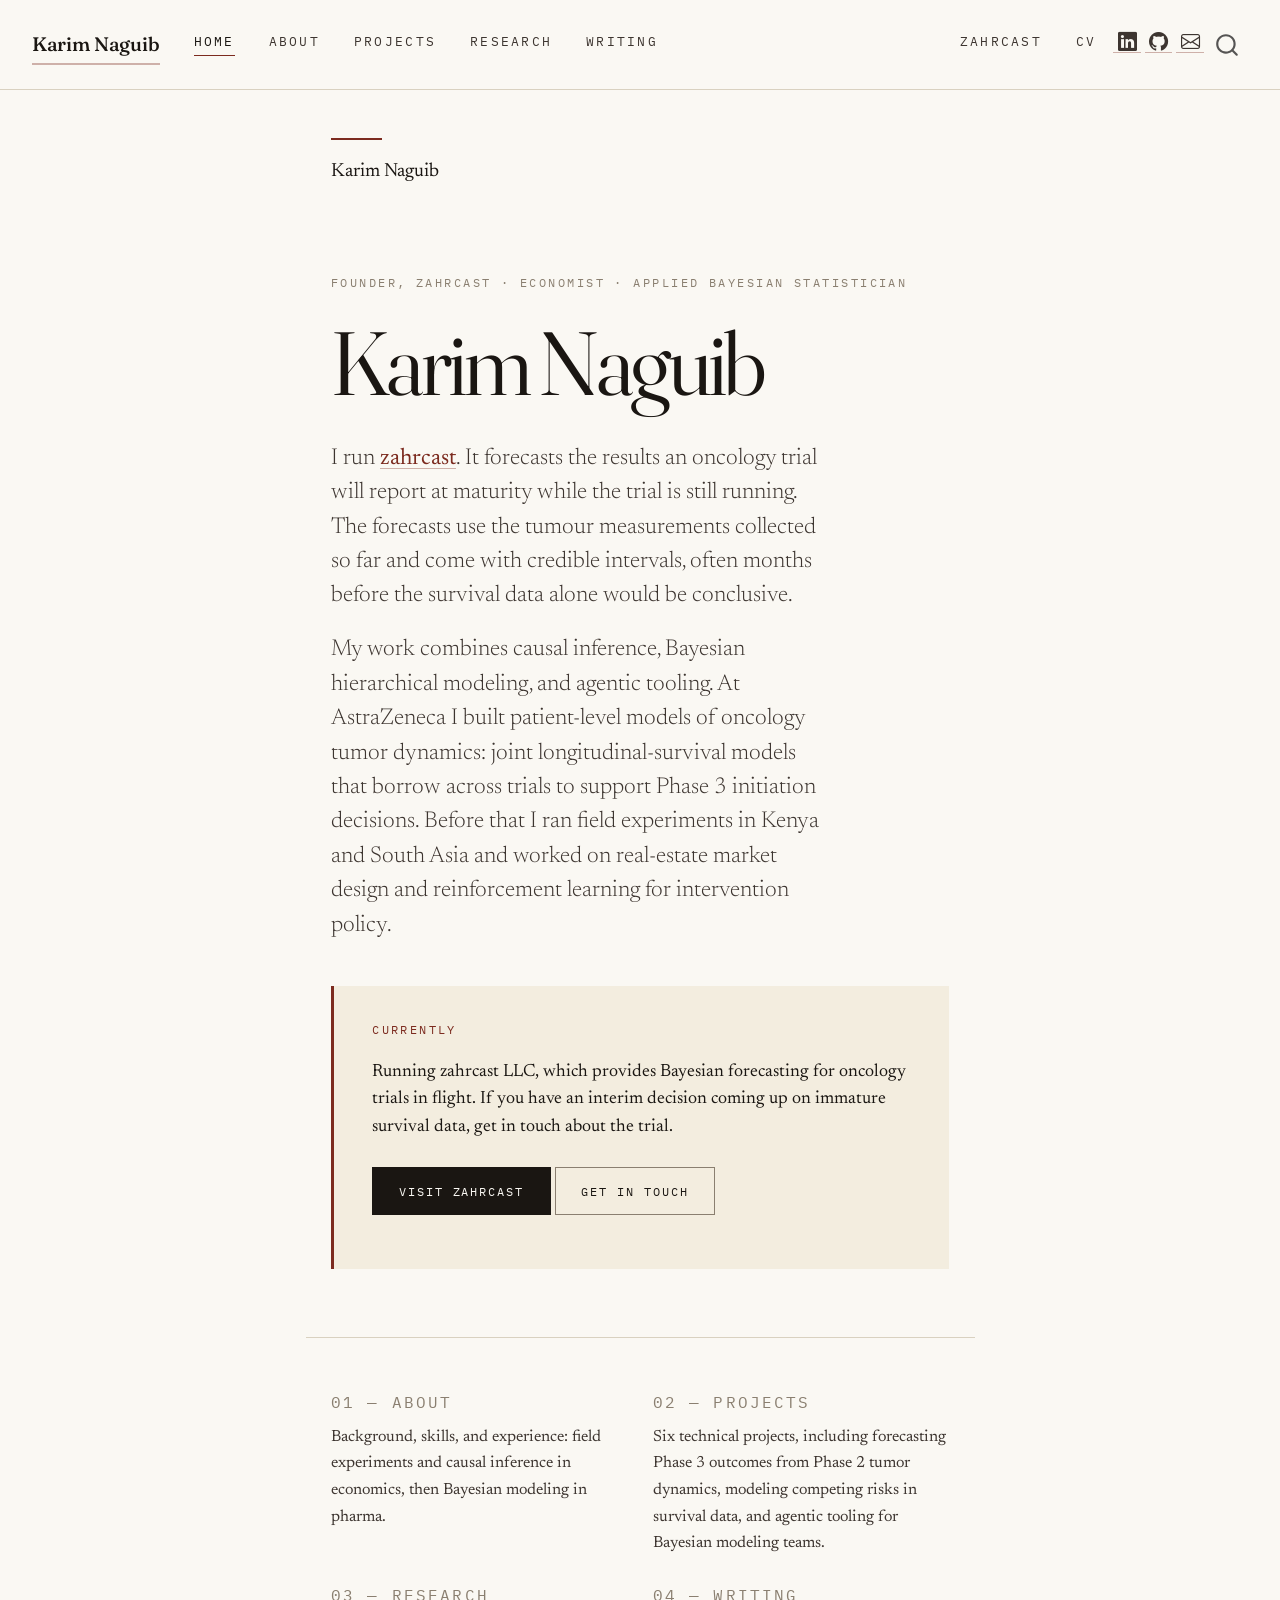
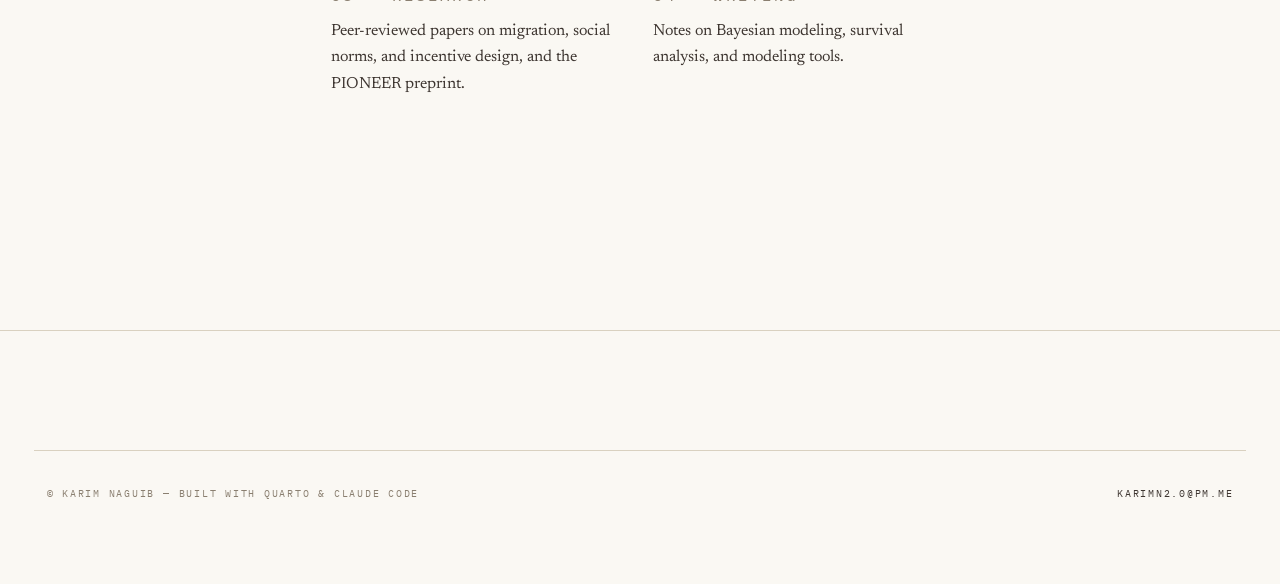
==== commit 918bacc4: "Plain-prose pass across the site Rewrite mannered prose (em-dash asides, self-positioning phrases, r" ====
--- a/docs/index.html
+++ b/docs/index.html
@@ -7,7 +7,7 @@
 <meta name="viewport" content="width=device-width, initial-scale=1.0, user-scalable=yes">
 
 <meta name="author" content="Karim Naguib">
-<meta name="description" content="Founder of zahrcast — Bayesian forecasting for oncology trials in flight. Economist and applied Bayesian statistician; previously built digital-twin models of oncology tumor dynamics at AstraZeneca; earlier work in development economics, real-estate market design, and reinforcement learning.">
+<meta name="description" content="Founder of zahrcast, which provides Bayesian forecasting for oncology trials in flight. Economist and applied Bayesian statistician; previously built digital-twin models of oncology tumor dynamics at AstraZeneca; earlier work in development economics, real-estate market design, and reinforcement learning.">
 
 <title>Karim Naguib</title>
 <style>
@@ -78,7 +78,7 @@
 
 <link rel="stylesheet" href="styles.css">
 <meta property="og:title" content="Karim Naguib">
-<meta property="og:description" content="Founder of zahrcast — Bayesian forecasting for oncology trials in flight. Economist and applied Bayesian statistician; previously built digital-twin models of oncology tumor dynamics at AstraZeneca; earlier work in development economics, real-estate market design, and reinforcement learning.">
+<meta property="og:description" content="Founder of zahrcast, which provides Bayesian forecasting for oncology trials in flight. Economist and applied Bayesian statistician; previously built digital-twin models of oncology tumor dynamics at AstraZeneca; earlier work in development economics, real-estate market design, and reinforcement learning.">
 <meta property="og:image" content="https://karimn.co/og-image.png">
 <meta property="og:site_name" content="Karim Naguib">
 <meta property="og:image:height" content="630">
@@ -172,12 +172,6 @@
     "description": "Bayesian forecasting for oncology trials in flight."
   },
   "description": "Founder of zahrcast, which forecasts the final results of oncology trials from immature interim data using Bayesian joint models of tumour dynamics and survival. Economist and applied Bayesian statistician; previously built patient-level digital-twin models of oncology tumor dynamics at AstraZeneca.",
-  "address": {
-    "@type": "PostalAddress",
-    "addressLocality": "Silver Spring",
-    "addressRegion": "MD",
-    "addressCountry": "US"
-  },
   "alumniOf": [
     {
       "@type": "Organization",
@@ -232,15 +226,15 @@
 <section id="karim-naguib" class="level1">
 <h1>Karim Naguib</h1>
 <div class="masthead-lede">
-<p>I run <a href="https://zahrcast.com"><strong>zahrcast</strong></a>, which forecasts what an oncology trial will report at maturity while it is still in flight — from the tumour measurements already collected, with honest uncertainty, months before the survival data can say it alone.</p>
-<p>The work sits at the intersection of <strong>causal inference</strong>, <strong>Bayesian hierarchical modeling</strong>, and <strong>agentic tooling</strong> — a combination that’s rare in pharma. Before zahrcast, that meant patient-level <em>digital twins</em> of oncology tumor dynamics at AstraZeneca: joint longitudinal-survival models that borrow across trials to support Phase 3 initiation decisions. Before that: field experiments in Kenya and South Asia, real-estate market design, and RL for intervention policy.</p>
+<p>I run <a href="https://zahrcast.com">zahrcast</a>. It forecasts the results an oncology trial will report at maturity while the trial is still running. The forecasts use the tumour measurements collected so far and come with credible intervals, often months before the survival data alone would be conclusive.</p>
+<p>My work combines causal inference, Bayesian hierarchical modeling, and agentic tooling. At AstraZeneca I built patient-level models of oncology tumor dynamics: joint longitudinal-survival models that borrow across trials to support Phase 3 initiation decisions. Before that I ran field experiments in Kenya and South Asia and worked on real-estate market design and reinforcement learning for intervention policy.</p>
 </div>
 <div class="availability">
 <div class="availability-label">
 <p>Currently</p>
 </div>
 <div class="availability-text">
-<p>Building <strong>zahrcast LLC</strong> — Bayesian forecasting for oncology trials in flight. If you have an interim decision coming up on immature survival data, I’d like to hear about the trial. Based in Silver Spring, MD.</p>
+<p>Running zahrcast LLC, which provides Bayesian forecasting for oncology trials in flight. If you have an interim decision coming up on immature survival data, get in touch about the trial.</p>
 </div>
 <div class="availability-cta">
 <p><a href="https://zahrcast.com" class="btn">Visit zahrcast</a> <a href="mailto:karim.naguib@zahrcast.com" class="btn btn-ghost">Get in touch</a></p>
@@ -253,25 +247,25 @@
 <div class="signpost-label">
 <p><a href="./about.html">01 — About</a></p>
 </div>
-<p>How an economist ends up building digital twins: field experiments, causal inference, and the path to pharma.</p>
+<p>Background, skills, and experience: field experiments and causal inference in economics, then Bayesian modeling in pharma.</p>
 </div>
 <div class="signpost">
 <div class="signpost-label">
 <p><a href="./projects.html">02 — Projects</a></p>
 </div>
-<p>Six technical projects: predicting Phase 3 outcomes from Phase 2 tumor dynamics, decomposing competing risks in survival data, and building agentic tooling for Bayesian modeling teams.</p>
+<p>Six technical projects, including forecasting Phase 3 outcomes from Phase 2 tumor dynamics, modeling competing risks in survival data, and agentic tooling for Bayesian modeling teams.</p>
 </div>
 <div class="signpost">
 <div class="signpost-label">
 <p><a href="./research.html">03 — Research</a></p>
 </div>
-<p>Peer-reviewed work on migration, social norms, and incentive design — where the causal-inference instincts were trained.</p>
+<p>Peer-reviewed papers on migration, social norms, and incentive design, and the PIONEER preprint.</p>
 </div>
 <div class="signpost">
 <div class="signpost-label">
 <p><a href="./writing/index.html">04 — Writing</a></p>
 </div>
-<p>Methodological notes on Bayesian modeling, survival analysis, and the tools I work in.</p>
+<p>Notes on Bayesian modeling, survival analysis, and modeling tools.</p>
 </div>
 </div>
 
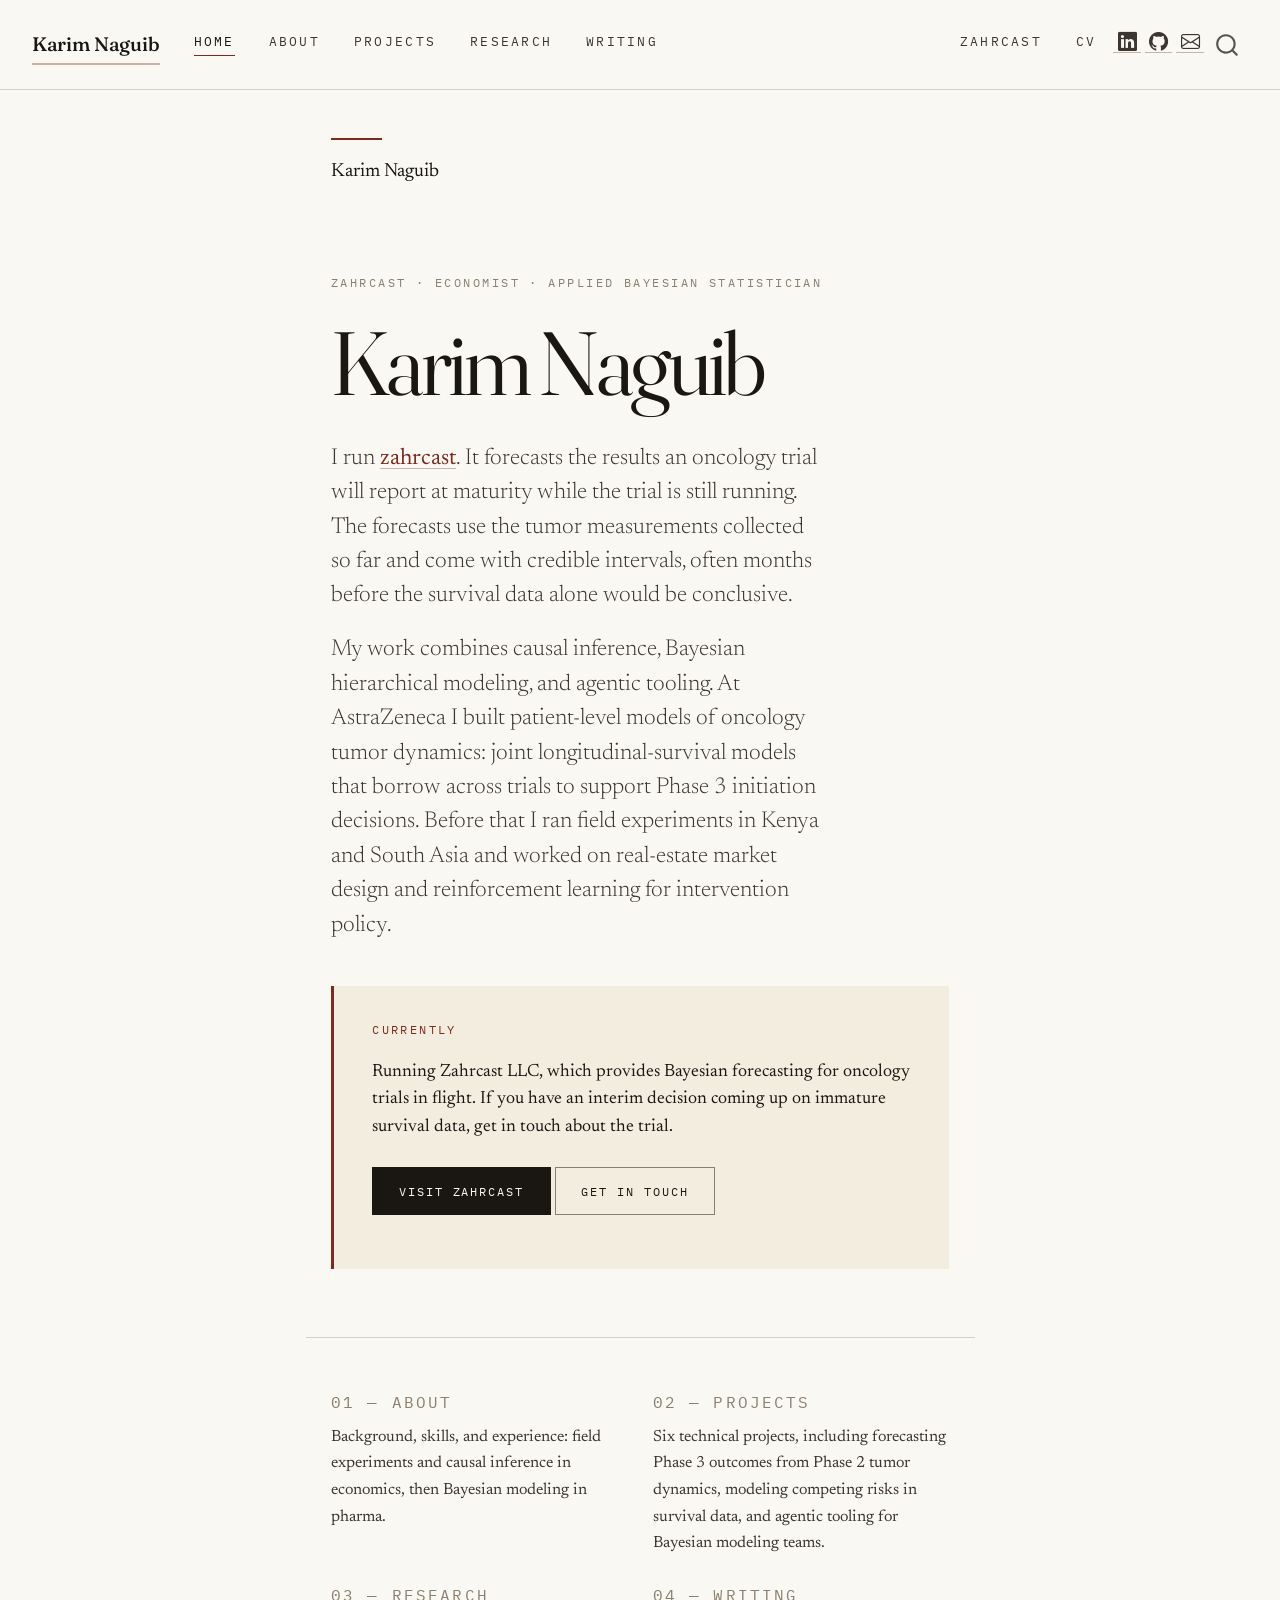
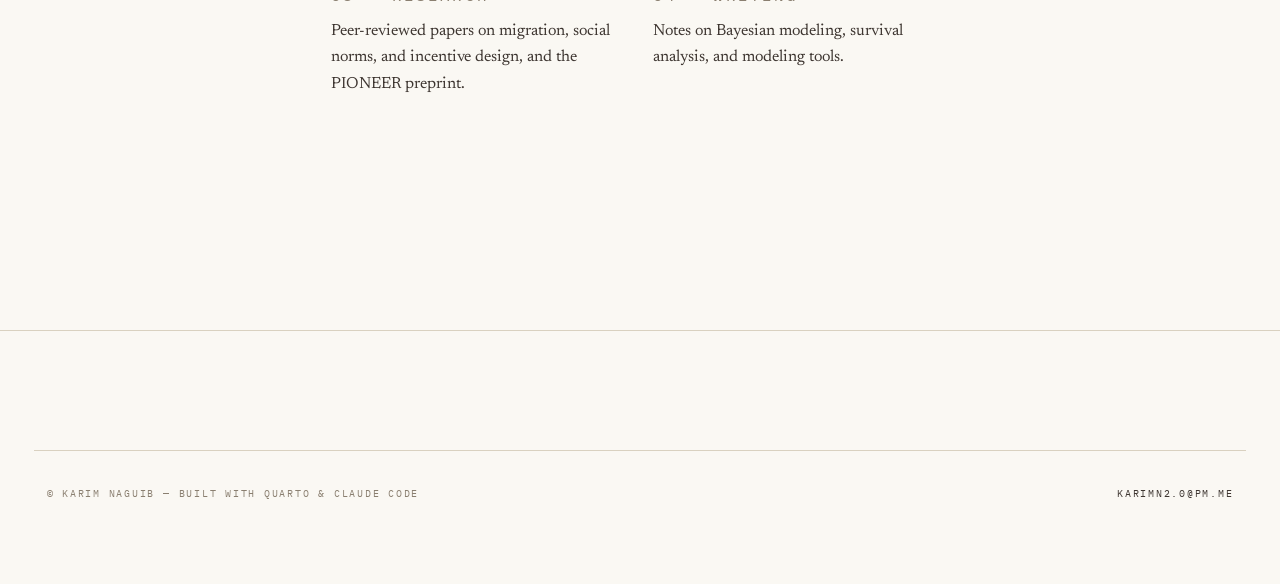
==== commit 32c2ef25: "Use "Principal" instead of "Founder"; match zahrcast.com spelling "Founder" oversells a one-person L" ====
--- a/docs/index.html
+++ b/docs/index.html
@@ -7,7 +7,7 @@
 <meta name="viewport" content="width=device-width, initial-scale=1.0, user-scalable=yes">
 
 <meta name="author" content="Karim Naguib">
-<meta name="description" content="Founder of zahrcast, which provides Bayesian forecasting for oncology trials in flight. Economist and applied Bayesian statistician; previously built digital-twin models of oncology tumor dynamics at AstraZeneca; earlier work in development economics, real-estate market design, and reinforcement learning.">
+<meta name="description" content="Runs zahrcast, which provides Bayesian forecasting for oncology trials in flight. Economist and applied Bayesian statistician; previously built digital-twin models of oncology tumor dynamics at AstraZeneca; earlier work in development economics, real-estate market design, and reinforcement learning.">
 
 <title>Karim Naguib</title>
 <style>
@@ -78,7 +78,7 @@
 
 <link rel="stylesheet" href="styles.css">
 <meta property="og:title" content="Karim Naguib">
-<meta property="og:description" content="Founder of zahrcast, which provides Bayesian forecasting for oncology trials in flight. Economist and applied Bayesian statistician; previously built digital-twin models of oncology tumor dynamics at AstraZeneca; earlier work in development economics, real-estate market design, and reinforcement learning.">
+<meta property="og:description" content="Runs zahrcast, which provides Bayesian forecasting for oncology trials in flight. Economist and applied Bayesian statistician; previously built digital-twin models of oncology tumor dynamics at AstraZeneca; earlier work in development economics, real-estate market design, and reinforcement learning.">
 <meta property="og:image" content="https://karimn.co/og-image.png">
 <meta property="og:site_name" content="Karim Naguib">
 <meta property="og:image:height" content="630">
@@ -164,14 +164,14 @@
   "name": "Karim Naguib",
   "url": "https://karimn.co",
   "email": "mailto:karimn2.0@pm.me",
-  "jobTitle": "Founder",
+  "jobTitle": "Principal",
   "worksFor": {
     "@type": "Organization",
     "name": "Zahrcast LLC",
     "url": "https://zahrcast.com",
     "description": "Bayesian forecasting for oncology trials in flight."
   },
-  "description": "Founder of zahrcast, which forecasts the final results of oncology trials from immature interim data using Bayesian joint models of tumour dynamics and survival. Economist and applied Bayesian statistician; previously built patient-level digital-twin models of oncology tumor dynamics at AstraZeneca.",
+  "description": "Runs zahrcast, which forecasts the final results of oncology trials from immature interim data using Bayesian joint models of tumor dynamics and survival. Economist and applied Bayesian statistician; previously built patient-level digital-twin models of oncology tumor dynamics at AstraZeneca.",
   "alumniOf": [
     {
       "@type": "Organization",
@@ -221,12 +221,12 @@
 </script>
 <div class="masthead">
 <div class="masthead-eyebrow">
-<p>Founder, zahrcast · Economist · Applied Bayesian Statistician</p>
+<p>zahrcast · Economist · Applied Bayesian Statistician</p>
 </div>
 <section id="karim-naguib" class="level1">
 <h1>Karim Naguib</h1>
 <div class="masthead-lede">
-<p>I run <a href="https://zahrcast.com">zahrcast</a>. It forecasts the results an oncology trial will report at maturity while the trial is still running. The forecasts use the tumour measurements collected so far and come with credible intervals, often months before the survival data alone would be conclusive.</p>
+<p>I run <a href="https://zahrcast.com">zahrcast</a>. It forecasts the results an oncology trial will report at maturity while the trial is still running. The forecasts use the tumor measurements collected so far and come with credible intervals, often months before the survival data alone would be conclusive.</p>
 <p>My work combines causal inference, Bayesian hierarchical modeling, and agentic tooling. At AstraZeneca I built patient-level models of oncology tumor dynamics: joint longitudinal-survival models that borrow across trials to support Phase 3 initiation decisions. Before that I ran field experiments in Kenya and South Asia and worked on real-estate market design and reinforcement learning for intervention policy.</p>
 </div>
 <div class="availability">
@@ -234,7 +234,7 @@
 <p>Currently</p>
 </div>
 <div class="availability-text">
-<p>Running zahrcast LLC, which provides Bayesian forecasting for oncology trials in flight. If you have an interim decision coming up on immature survival data, get in touch about the trial.</p>
+<p>Running Zahrcast LLC, which provides Bayesian forecasting for oncology trials in flight. If you have an interim decision coming up on immature survival data, get in touch about the trial.</p>
 </div>
 <div class="availability-cta">
 <p><a href="https://zahrcast.com" class="btn">Visit zahrcast</a> <a href="mailto:karim.naguib@zahrcast.com" class="btn btn-ghost">Get in touch</a></p>
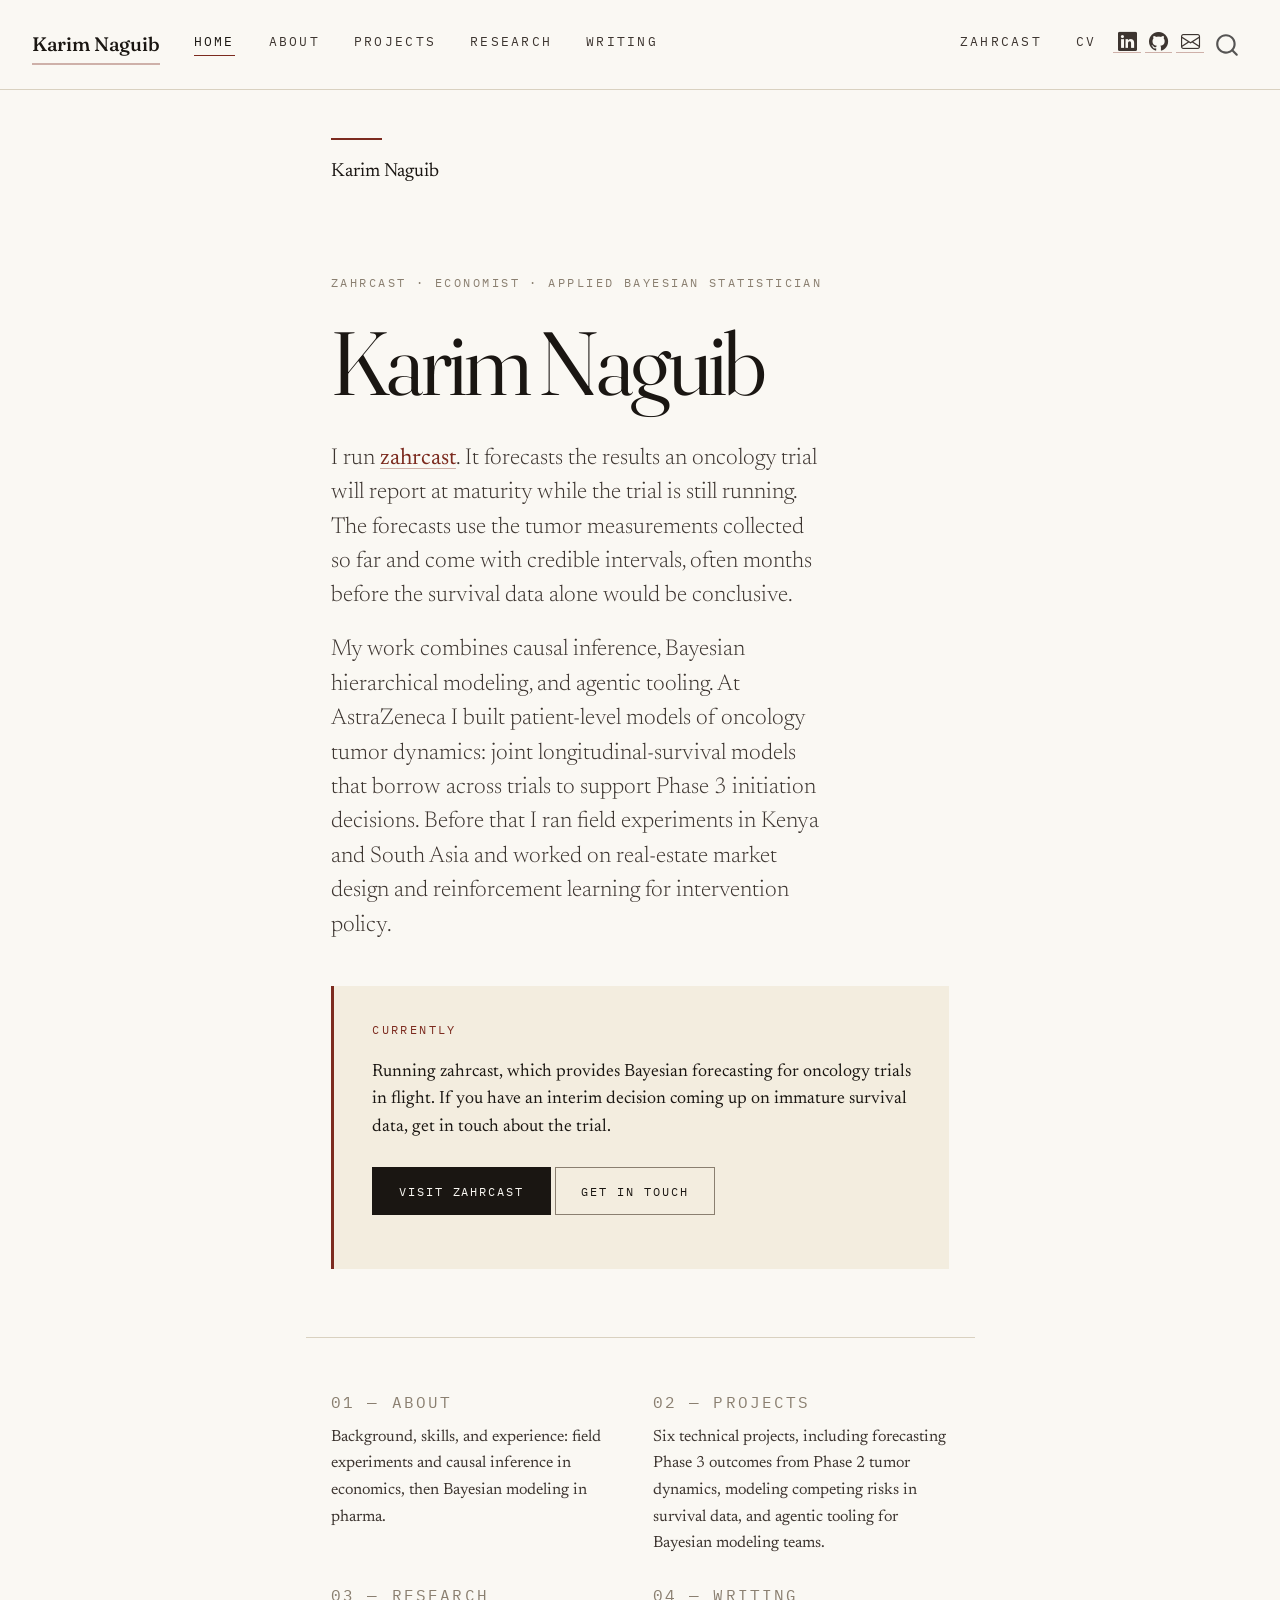
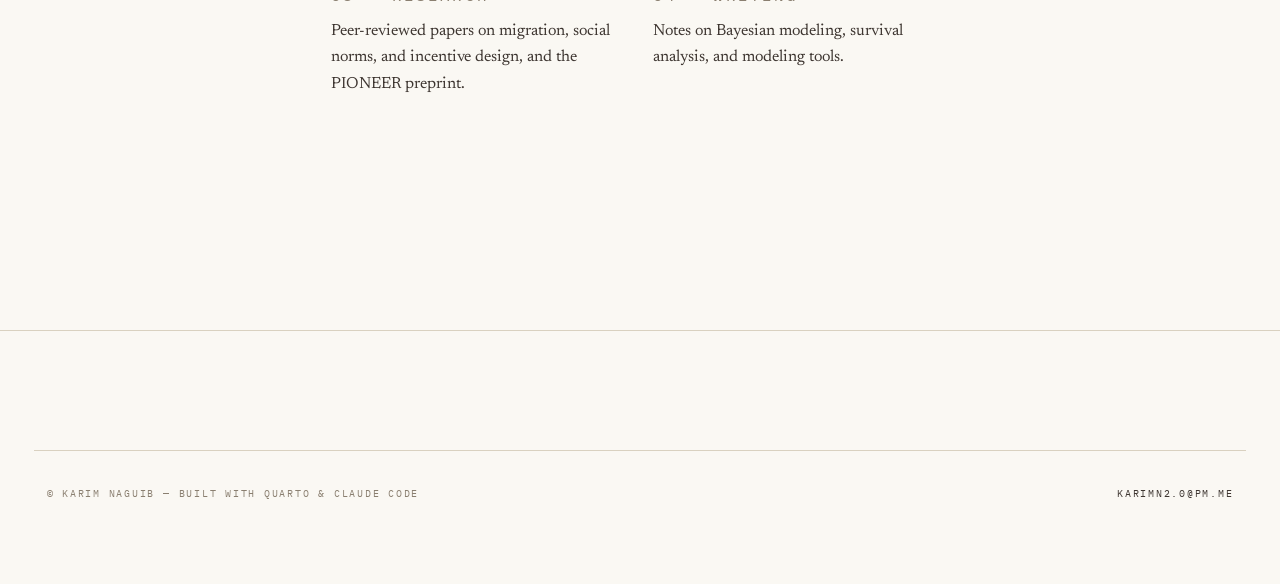
==== commit 6167802b: "Write the brand as lowercase "zahrcast" and drop "LLC" "LLC" appears only where the legal entity nam" ====
--- a/docs/index.html
+++ b/docs/index.html
@@ -167,7 +167,8 @@
   "jobTitle": "Principal",
   "worksFor": {
     "@type": "Organization",
-    "name": "Zahrcast LLC",
+    "name": "zahrcast",
+    "legalName": "Zahrcast LLC",
     "url": "https://zahrcast.com",
     "description": "Bayesian forecasting for oncology trials in flight."
   },
@@ -234,7 +235,7 @@
 <p>Currently</p>
 </div>
 <div class="availability-text">
-<p>Running Zahrcast LLC, which provides Bayesian forecasting for oncology trials in flight. If you have an interim decision coming up on immature survival data, get in touch about the trial.</p>
+<p>Running zahrcast, which provides Bayesian forecasting for oncology trials in flight. If you have an interim decision coming up on immature survival data, get in touch about the trial.</p>
 </div>
 <div class="availability-cta">
 <p><a href="https://zahrcast.com" class="btn">Visit zahrcast</a> <a href="mailto:karim.naguib@zahrcast.com" class="btn btn-ghost">Get in touch</a></p>
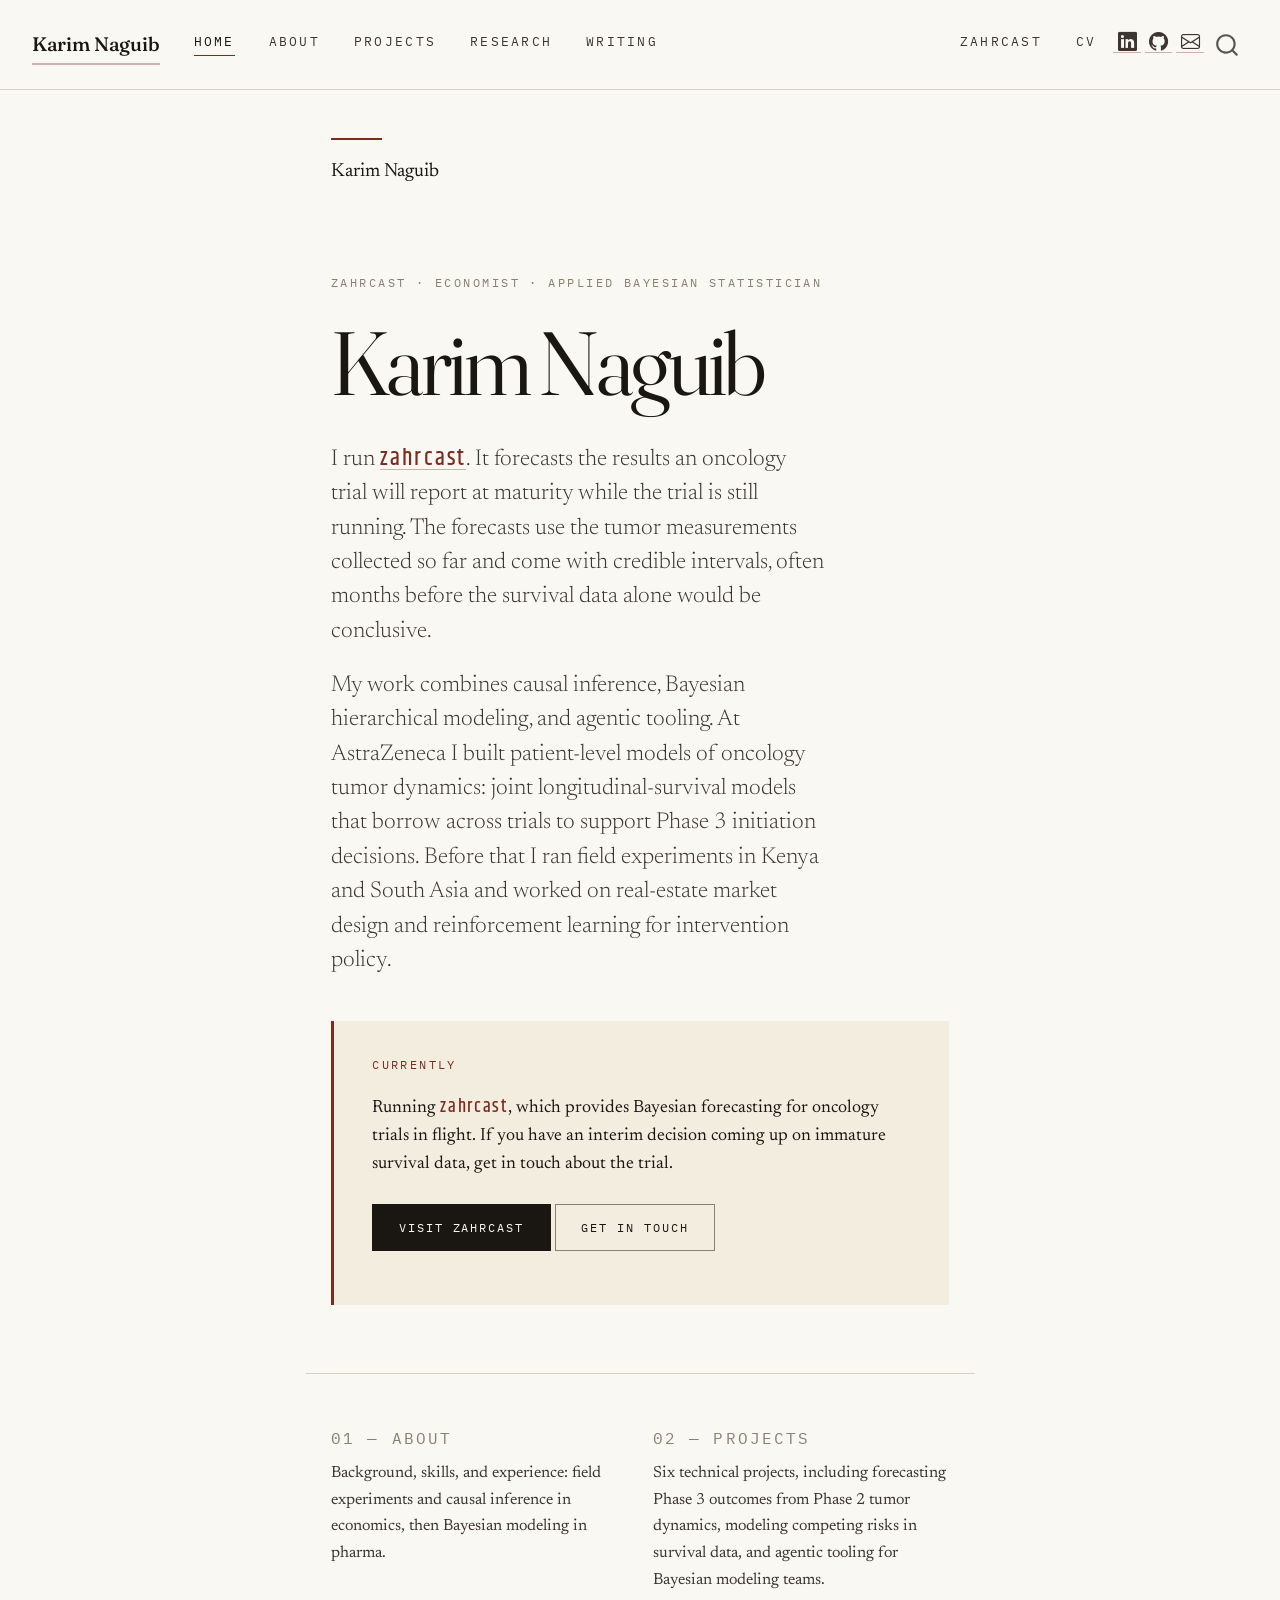
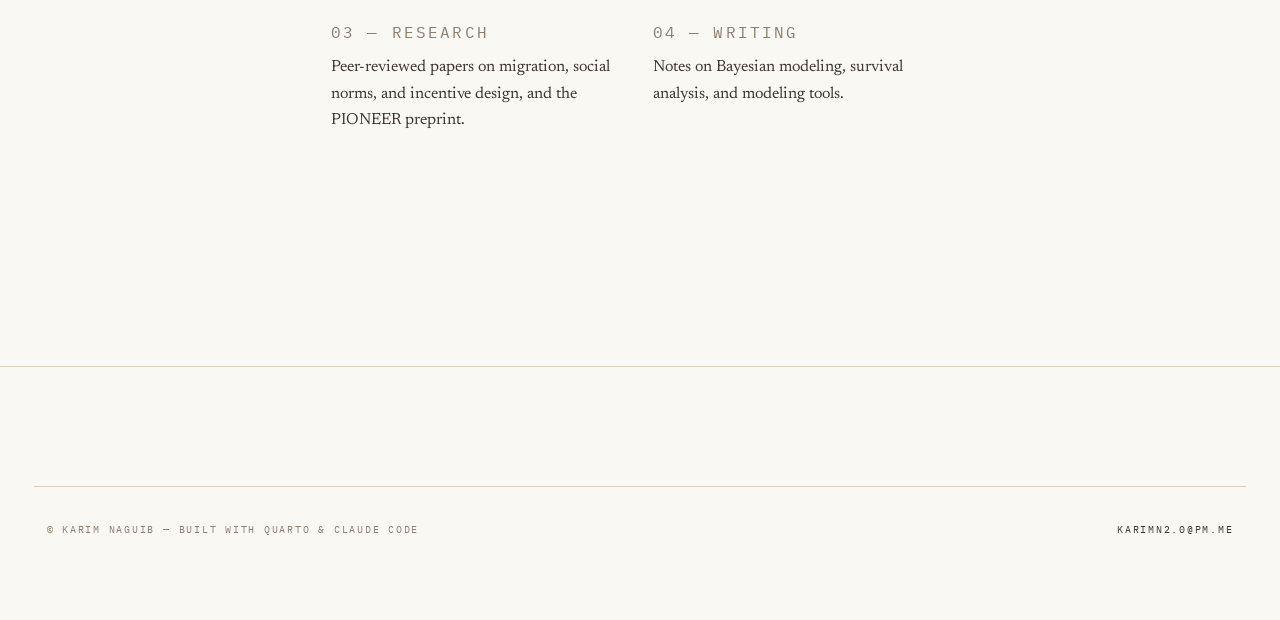
==== commit cf963763: "Set the zahrcast name in its wordmark font In running text, "zahrcast" uses Khand at weight 500 with" ====
--- a/docs/index.html
+++ b/docs/index.html
@@ -45,7 +45,7 @@
 <link href="site_libs/quarto-html/quarto-syntax-highlighting-18541f3eff00accb5677092917291dfc.css" rel="stylesheet" id="quarto-text-highlighting-styles">
 <script src="site_libs/bootstrap/bootstrap.min.js"></script>
 <link href="site_libs/bootstrap/bootstrap-icons.css" rel="stylesheet">
-<link href="site_libs/bootstrap/bootstrap-c601aa3359de7b6fbf7f2604d4eafb6c.min.css" rel="stylesheet" append-hash="true" id="quarto-bootstrap" data-mode="light">
+<link href="site_libs/bootstrap/bootstrap-5b31dc531cee74af0dff120e2390049f.min.css" rel="stylesheet" append-hash="true" id="quarto-bootstrap" data-mode="light">
 <script id="quarto-search-options" type="application/json">{
   "location": "navbar",
   "copy-button": false,
@@ -227,7 +227,7 @@
 <section id="karim-naguib" class="level1">
 <h1>Karim Naguib</h1>
 <div class="masthead-lede">
-<p>I run <a href="https://zahrcast.com">zahrcast</a>. It forecasts the results an oncology trial will report at maturity while the trial is still running. The forecasts use the tumor measurements collected so far and come with credible intervals, often months before the survival data alone would be conclusive.</p>
+<p>I run <a href="https://zahrcast.com"><span class="zahrcast">zahrcast</span></a>. It forecasts the results an oncology trial will report at maturity while the trial is still running. The forecasts use the tumor measurements collected so far and come with credible intervals, often months before the survival data alone would be conclusive.</p>
 <p>My work combines causal inference, Bayesian hierarchical modeling, and agentic tooling. At AstraZeneca I built patient-level models of oncology tumor dynamics: joint longitudinal-survival models that borrow across trials to support Phase 3 initiation decisions. Before that I ran field experiments in Kenya and South Asia and worked on real-estate market design and reinforcement learning for intervention policy.</p>
 </div>
 <div class="availability">
@@ -235,7 +235,7 @@
 <p>Currently</p>
 </div>
 <div class="availability-text">
-<p>Running zahrcast, which provides Bayesian forecasting for oncology trials in flight. If you have an interim decision coming up on immature survival data, get in touch about the trial.</p>
+<p>Running <a href="https://zahrcast.com"><span class="zahrcast">zahrcast</span></a>, which provides Bayesian forecasting for oncology trials in flight. If you have an interim decision coming up on immature survival data, get in touch about the trial.</p>
 </div>
 <div class="availability-cta">
 <p><a href="https://zahrcast.com" class="btn">Visit zahrcast</a> <a href="mailto:karim.naguib@zahrcast.com" class="btn btn-ghost">Get in touch</a></p>
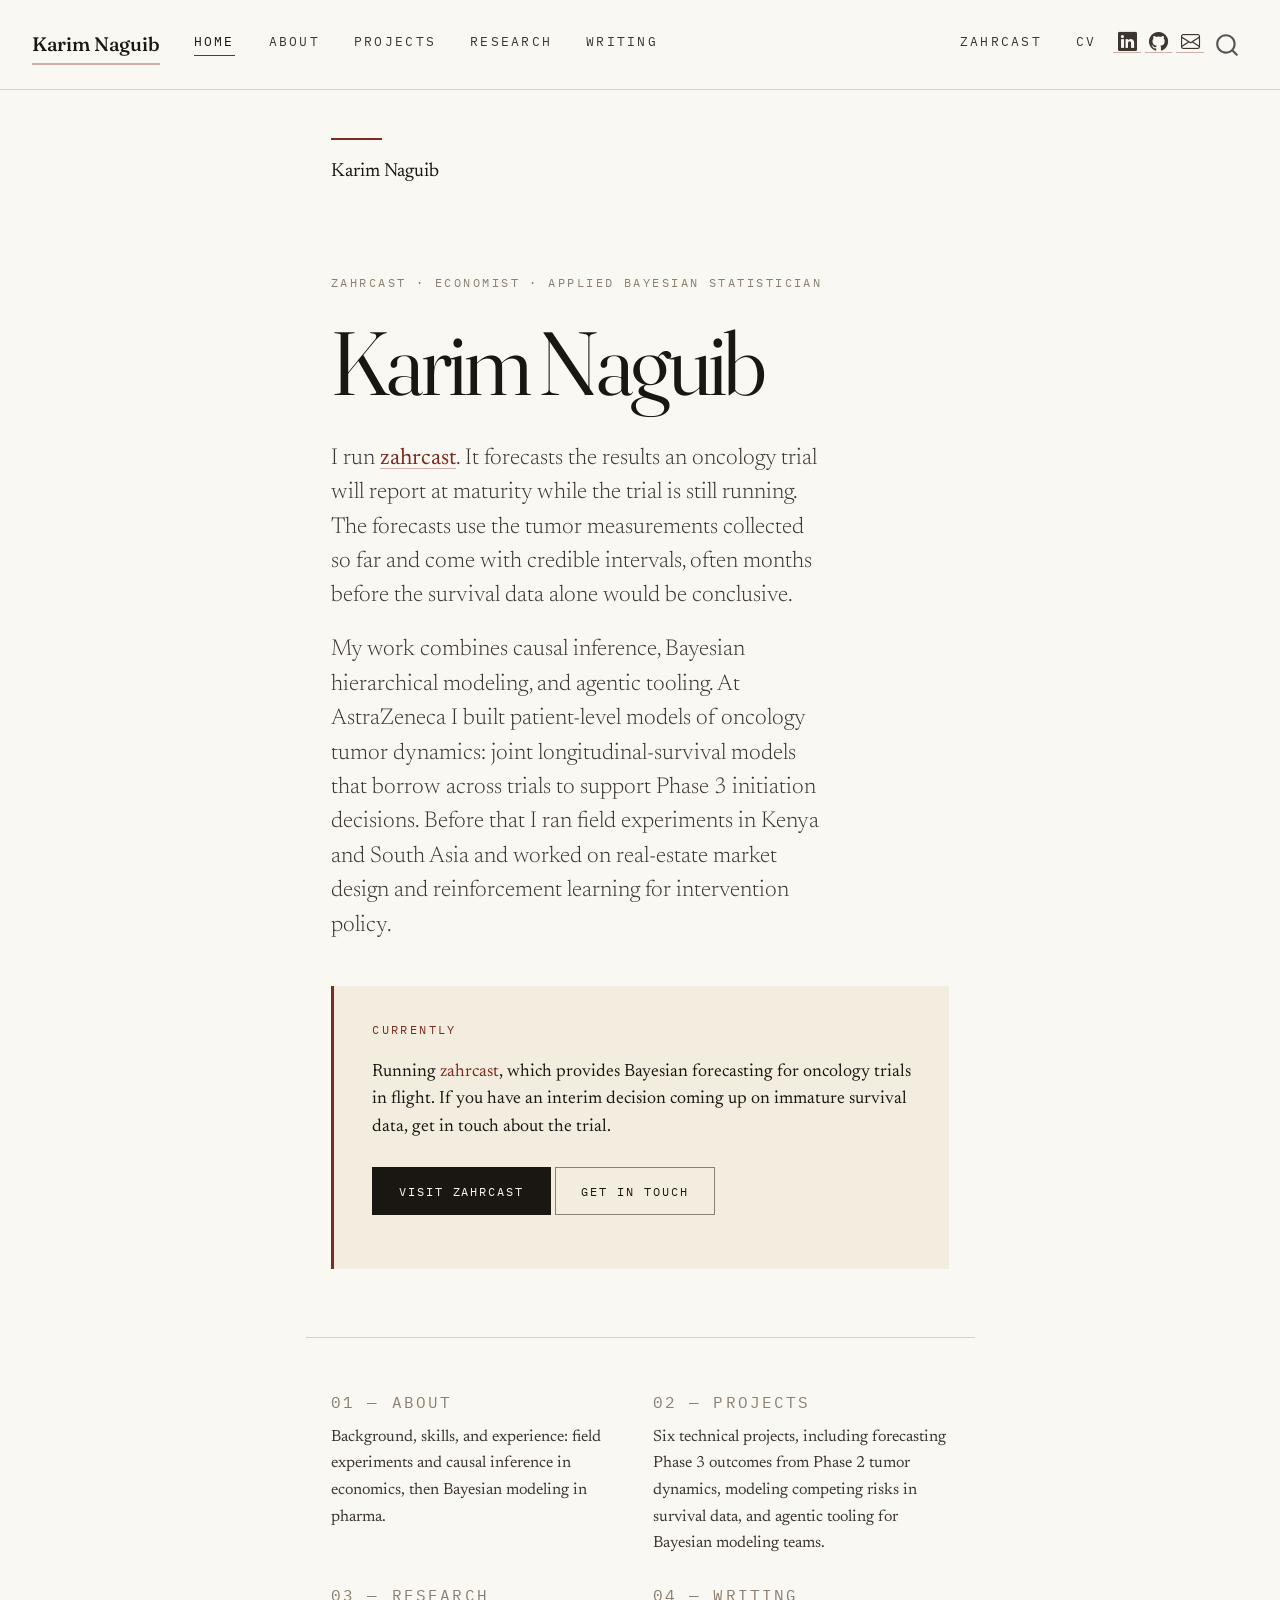
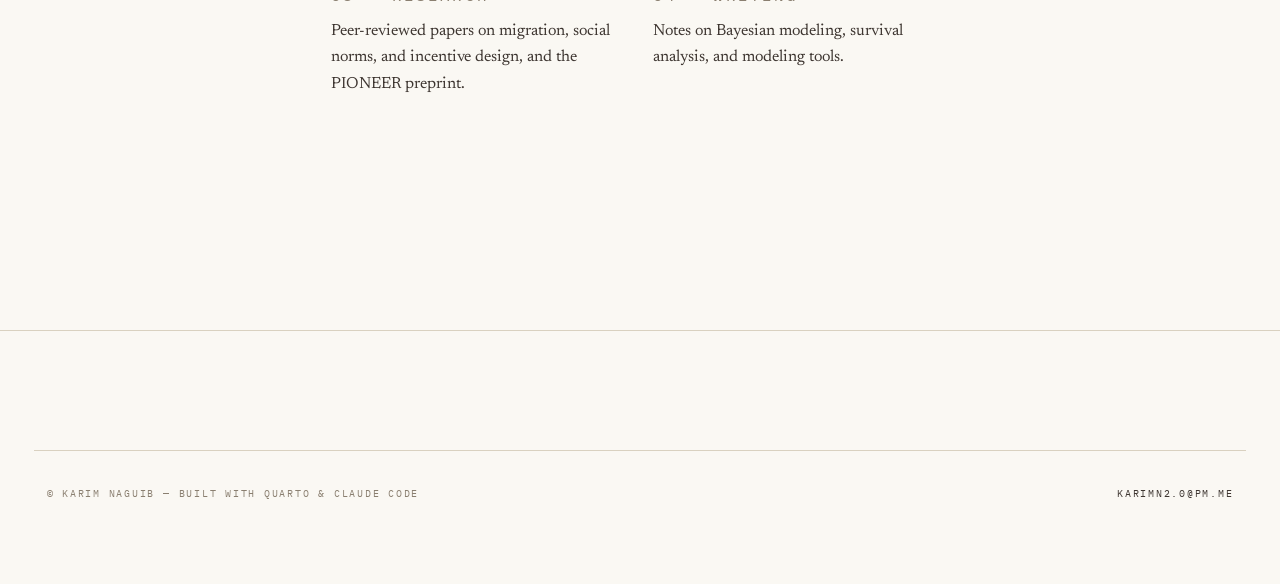
==== commit e442cf9a: "Drop the Khand wordmark; style zahrcast like other employers Revert the Khand font treatment: "zahrc" ====
--- a/docs/index.html
+++ b/docs/index.html
@@ -45,7 +45,7 @@
 <link href="site_libs/quarto-html/quarto-syntax-highlighting-18541f3eff00accb5677092917291dfc.css" rel="stylesheet" id="quarto-text-highlighting-styles">
 <script src="site_libs/bootstrap/bootstrap.min.js"></script>
 <link href="site_libs/bootstrap/bootstrap-icons.css" rel="stylesheet">
-<link href="site_libs/bootstrap/bootstrap-5b31dc531cee74af0dff120e2390049f.min.css" rel="stylesheet" append-hash="true" id="quarto-bootstrap" data-mode="light">
+<link href="site_libs/bootstrap/bootstrap-c601aa3359de7b6fbf7f2604d4eafb6c.min.css" rel="stylesheet" append-hash="true" id="quarto-bootstrap" data-mode="light">
 <script id="quarto-search-options" type="application/json">{
   "location": "navbar",
   "copy-button": false,
@@ -227,7 +227,7 @@
 <section id="karim-naguib" class="level1">
 <h1>Karim Naguib</h1>
 <div class="masthead-lede">
-<p>I run <a href="https://zahrcast.com"><span class="zahrcast">zahrcast</span></a>. It forecasts the results an oncology trial will report at maturity while the trial is still running. The forecasts use the tumor measurements collected so far and come with credible intervals, often months before the survival data alone would be conclusive.</p>
+<p>I run <a href="https://zahrcast.com">zahrcast</a>. It forecasts the results an oncology trial will report at maturity while the trial is still running. The forecasts use the tumor measurements collected so far and come with credible intervals, often months before the survival data alone would be conclusive.</p>
 <p>My work combines causal inference, Bayesian hierarchical modeling, and agentic tooling. At AstraZeneca I built patient-level models of oncology tumor dynamics: joint longitudinal-survival models that borrow across trials to support Phase 3 initiation decisions. Before that I ran field experiments in Kenya and South Asia and worked on real-estate market design and reinforcement learning for intervention policy.</p>
 </div>
 <div class="availability">
@@ -235,7 +235,7 @@
 <p>Currently</p>
 </div>
 <div class="availability-text">
-<p>Running <a href="https://zahrcast.com"><span class="zahrcast">zahrcast</span></a>, which provides Bayesian forecasting for oncology trials in flight. If you have an interim decision coming up on immature survival data, get in touch about the trial.</p>
+<p>Running <a href="https://zahrcast.com">zahrcast</a>, which provides Bayesian forecasting for oncology trials in flight. If you have an interim decision coming up on immature survival data, get in touch about the trial.</p>
 </div>
 <div class="availability-cta">
 <p><a href="https://zahrcast.com" class="btn">Visit zahrcast</a> <a href="mailto:karim.naguib@zahrcast.com" class="btn btn-ghost">Get in touch</a></p>
